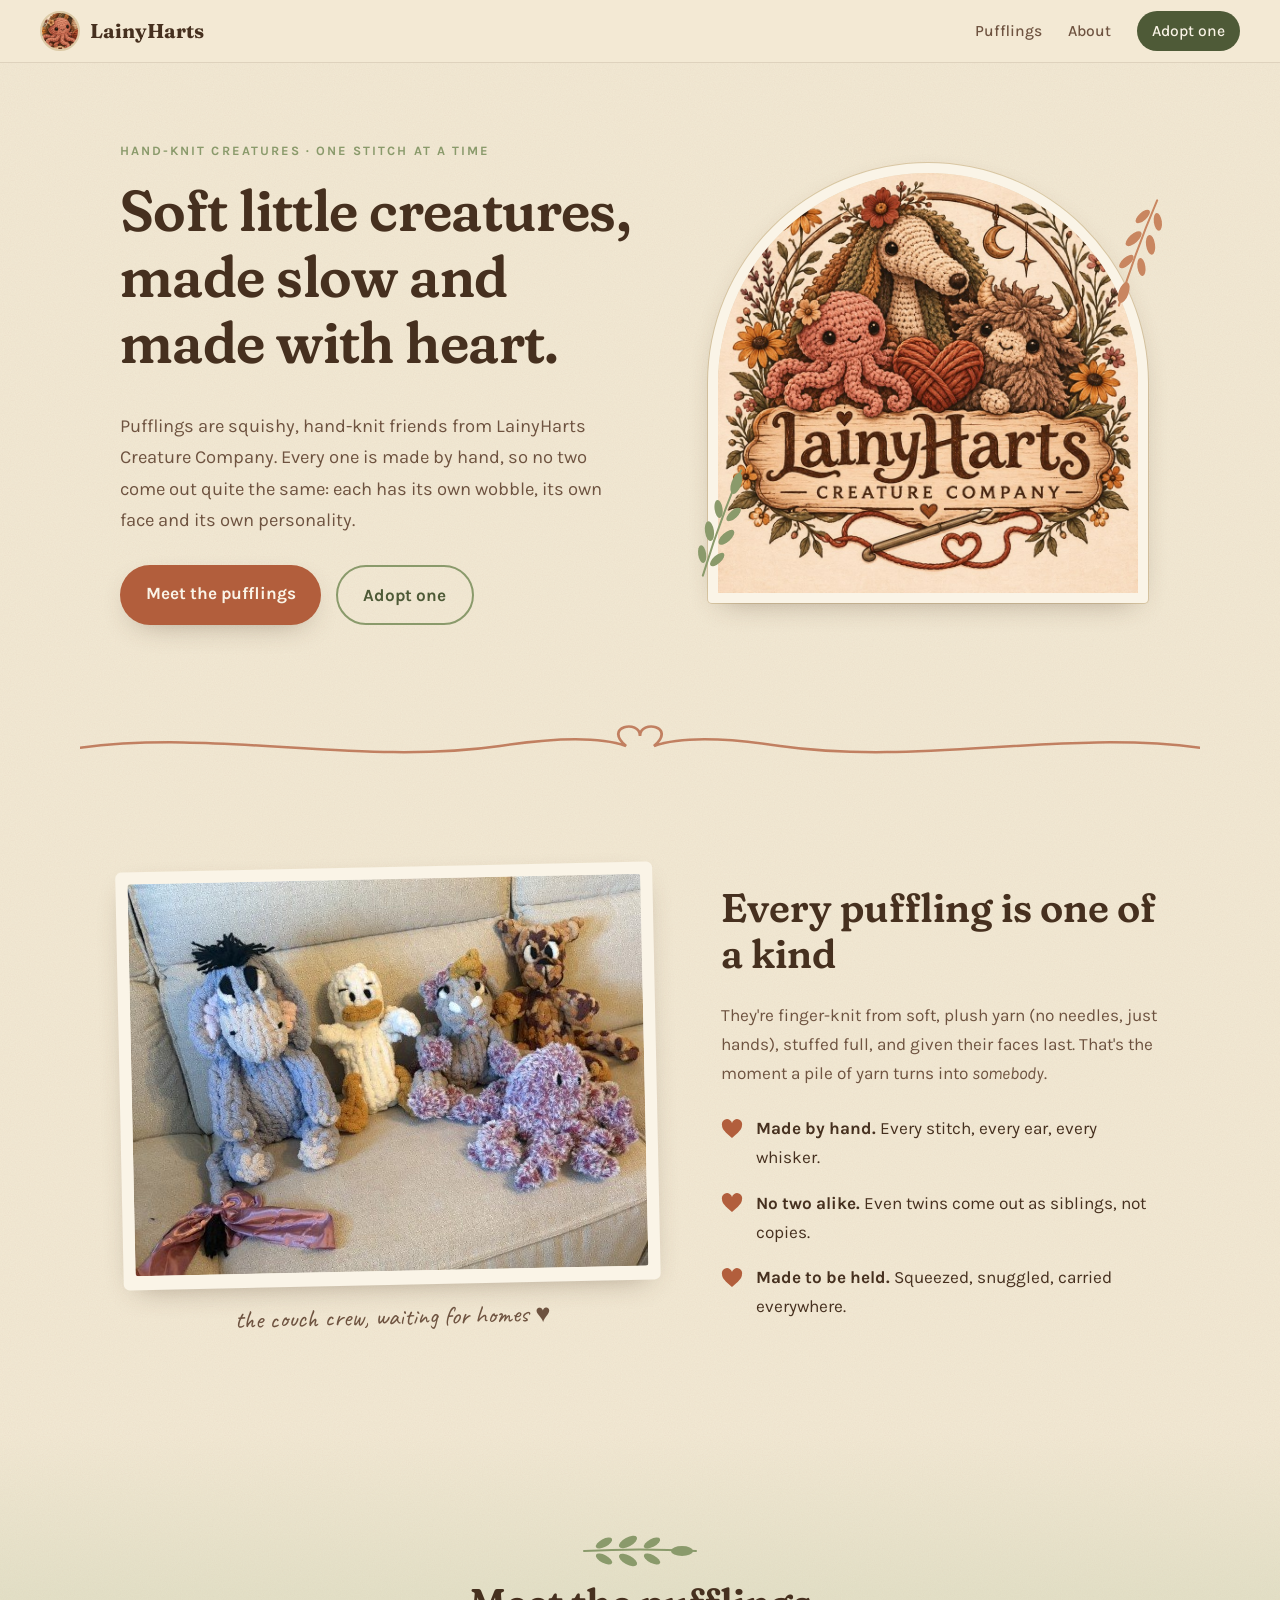
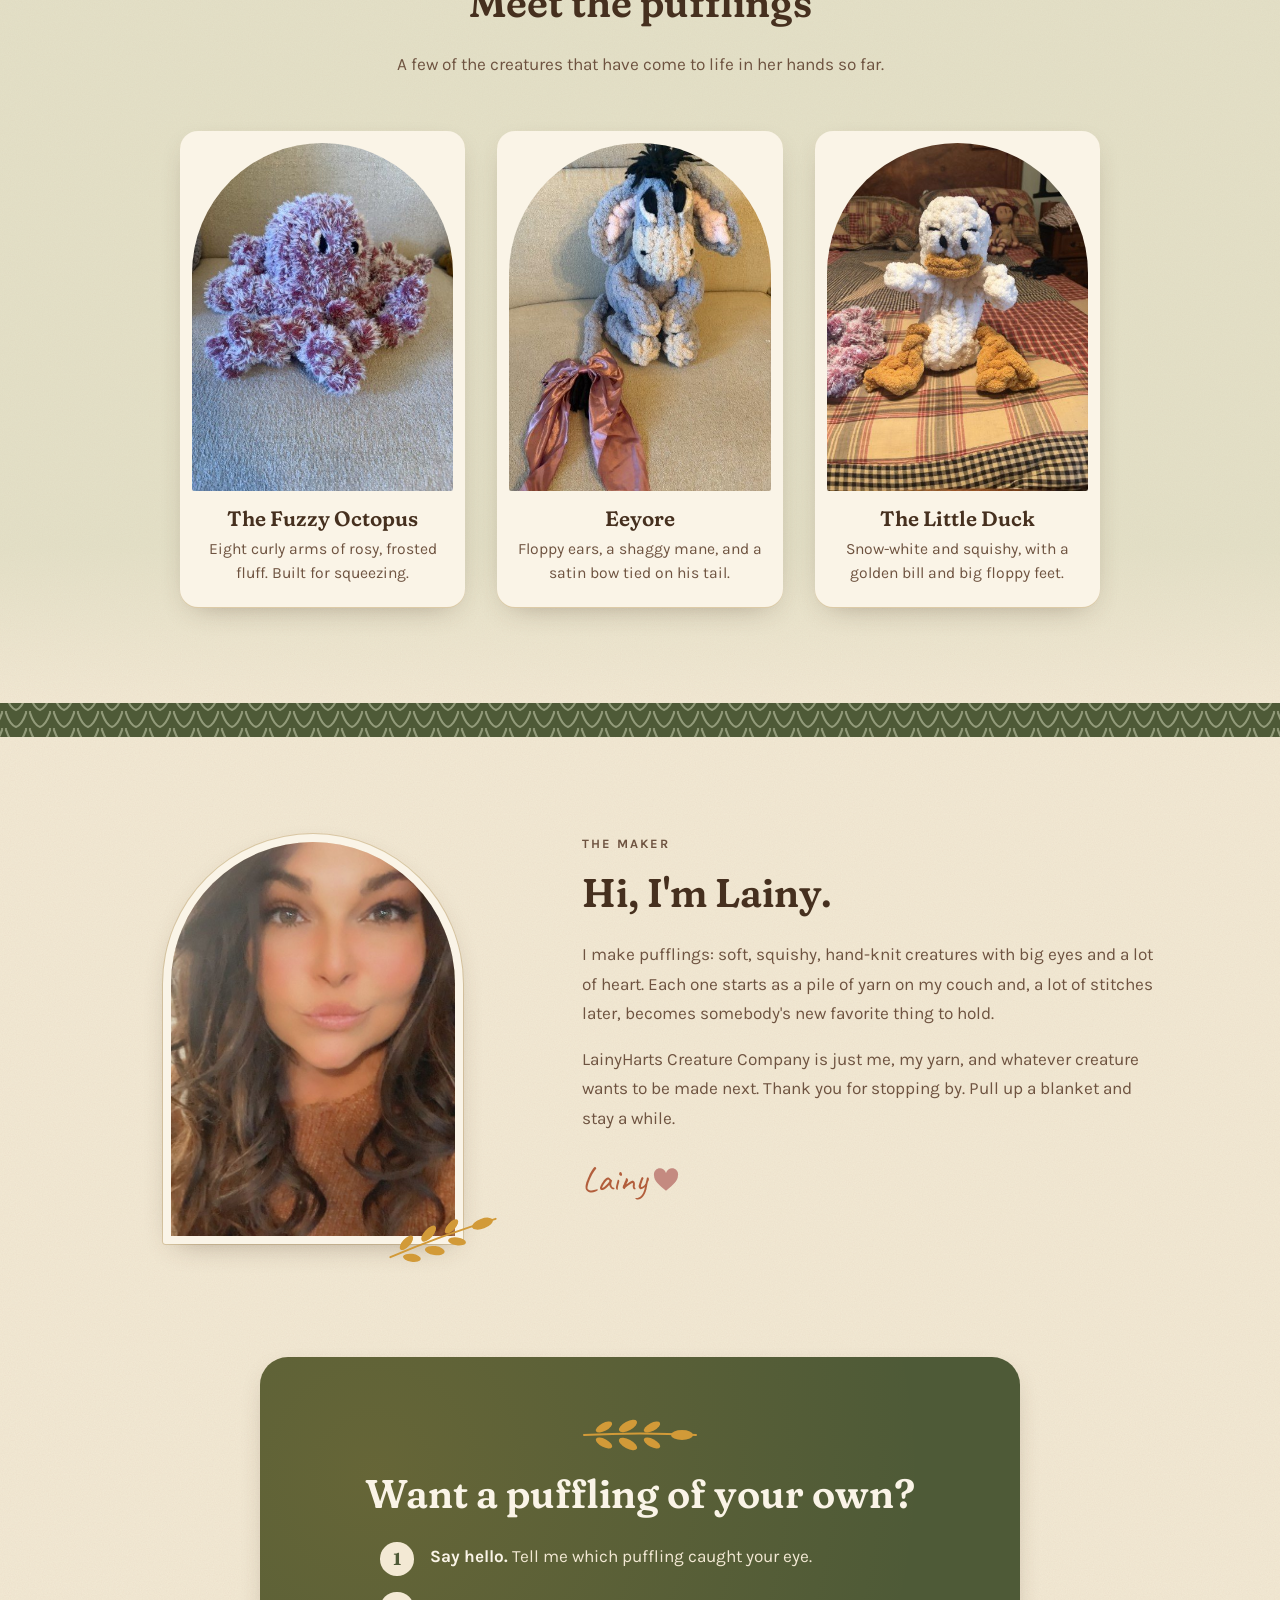
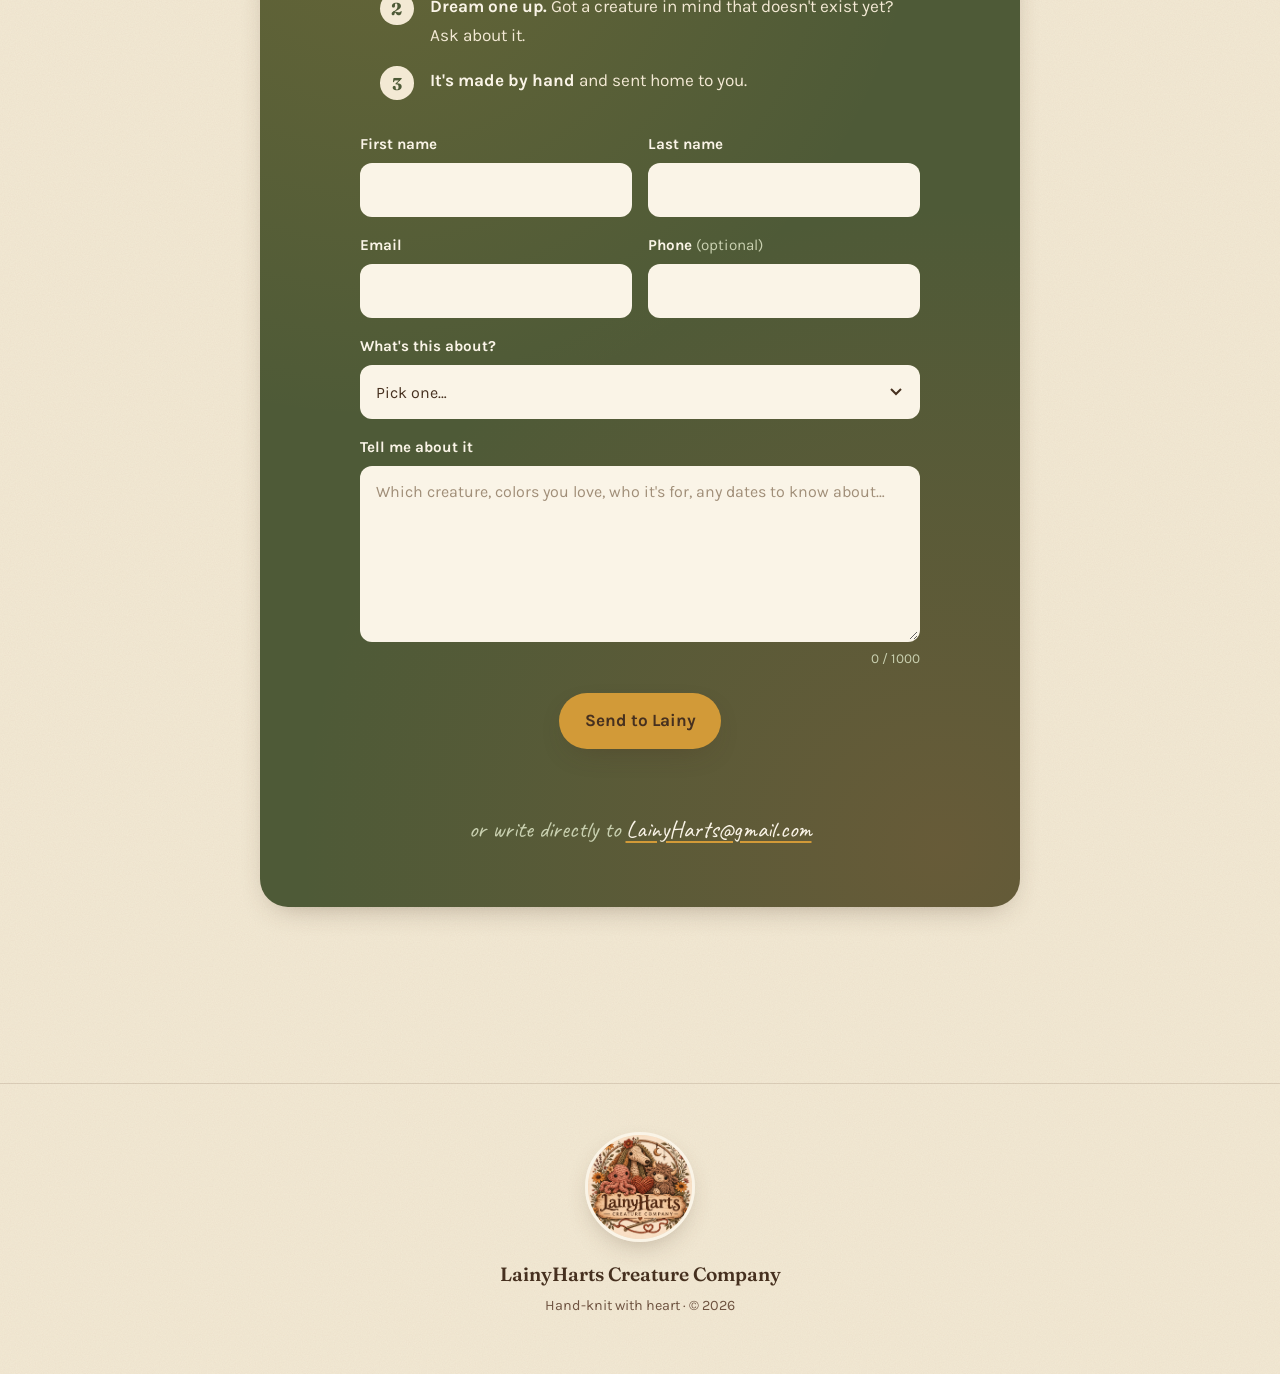
==== index.html @ 5fc4c911 "feat: add the Little Duck puffling Co-Authored-By: Claude Opus 5.5 <noreply@anthropic.com>" ====
<!doctype html>
<html lang="en">
<head>
  <meta charset="utf-8">
  <meta name="viewport" content="width=device-width, initial-scale=1">
  <title>LainyHarts Creature Company · Hand-knit Pufflings</title>
  <meta name="description" content="Pufflings: soft, squishy, hand-knit creatures made one stitch at a time by LainyHarts Creature Company.">
  <meta name="theme-color" content="#f3e9d4">
  <meta property="og:title" content="LainyHarts Creature Company">
  <meta property="og:description" content="Hand-knit pufflings, made slow and made with heart.">
  <meta property="og:image" content="https://lainyharts.github.io/images/logo.jpg">
  <meta property="og:type" content="website">
  <link rel="icon" type="image/png" href="images/favicon.png">
  <link rel="apple-touch-icon" href="images/icon-180.png">
  <link rel="preconnect" href="https://fonts.googleapis.com">
  <link rel="preconnect" href="https://fonts.gstatic.com" crossorigin>
  <link href="https://fonts.googleapis.com/css2?family=Caveat:wght@500;700&family=Fraunces:ital,opsz,wght@0,9..144,400;0,9..144,600;0,9..144,700;1,9..144,400&family=Karla:wght@400;500;700&display=swap" rel="stylesheet">
  <link rel="stylesheet" href="style.css?v=6">
</head>
<body>

  <!-- little botanical sprig, reused around the page -->
  <svg width="0" height="0" style="position:absolute" aria-hidden="true">
    <symbol id="sprig" viewBox="0 0 120 40">
      <path d="M4 20 C40 18 80 18 116 20" fill="none" stroke="currentColor" stroke-width="2" stroke-linecap="round"/>
      <g fill="currentColor">
        <ellipse cx="24" cy="12" rx="9" ry="4" transform="rotate(-28 24 12)"/>
        <ellipse cx="24" cy="28" rx="9" ry="4" transform="rotate(28 24 28)"/>
        <ellipse cx="48" cy="11" rx="10" ry="4.5" transform="rotate(-28 48 11)"/>
        <ellipse cx="48" cy="29" rx="10" ry="4.5" transform="rotate(28 48 29)"/>
        <ellipse cx="72" cy="12" rx="9" ry="4" transform="rotate(-28 72 12)"/>
        <ellipse cx="72" cy="28" rx="9" ry="4" transform="rotate(28 72 28)"/>
        <ellipse cx="102" cy="20" rx="11" ry="5"/>
      </g>
    </symbol>
    <symbol id="heart" viewBox="0 0 24 22">
      <path d="M12 21 C5 15 1 11.5 1 7 A5.5 5.5 0 0 1 12 4.5 A5.5 5.5 0 0 1 23 7 C23 11.5 19 15 12 21Z" fill="currentColor"/>
    </symbol>
  </svg>

  <header class="topbar">
    <a class="brand" href="#top">
      <img src="images/icon-180.png" alt="" width="40" height="40">
      <span>LainyHarts</span>
    </a>
    <nav aria-label="Main">
      <a href="#pufflings">Pufflings</a>
      <a href="#about">About</a>
      <a href="#adopt" class="nav-cta">Adopt one</a>
    </nav>
  </header>

  <main id="top">

    <!-- HERO -->
    <section class="hero">
      <div class="hero-text">
        <p class="eyebrow">Hand-knit creatures · one stitch at a time</p>
        <h1>Soft little creatures, made slow and made with&nbsp;heart.</h1>
        <p class="lede">
          Pufflings are squishy, hand-knit friends from LainyHarts Creature Company.
          Every one is made by hand, so no two come out quite the same: each has its own
          wobble, its own face and its own personality.
        </p>
        <div class="hero-actions">
          <a class="btn btn-primary" href="#pufflings">Meet the pufflings</a>
          <a class="btn btn-ghost" href="#adopt">Adopt one</a>
        </div>
      </div>
      <div class="hero-art">
        <div class="arch arch-logo">
          <img src="images/logo.jpg" alt="LainyHarts Creature Company logo: knitted creatures and wildflowers above a wooden sign" width="900" height="900">
        </div>
        <svg class="sprig sprig-a" aria-hidden="true"><use href="#sprig"/></svg>
        <svg class="sprig sprig-b" aria-hidden="true"><use href="#sprig"/></svg>
      </div>
    </section>

    <!-- yarn line divider -->
    <div class="yarn" aria-hidden="true">
      <svg viewBox="0 0 1200 60" preserveAspectRatio="none">
        <path d="M0 32 C150 10 300 54 450 30 C520 18 560 20 585 30 C560 6 600 -2 600 18 C600 -2 640 6 615 30 C640 20 680 18 750 30 C900 54 1050 10 1200 32"
              fill="none" stroke="currentColor" stroke-width="3" stroke-linecap="round"/>
      </svg>
    </div>

    <!-- THE CREW -->
    <section class="crew">
      <figure class="crew-photo">
        <button class="zoom" data-full="images/family.jpg" aria-label="View the whole crew larger">
          <img src="images/family.jpg" alt="Hand-knit pufflings sitting together on a cream couch, including Eeyore, a duck, a spotted cat, and a rosy octopus" width="600" height="459" loading="lazy">
        </button>
        <figcaption class="note">the couch crew, waiting for homes ♥</figcaption>
      </figure>
      <div class="crew-text">
        <h2>Every puffling is one of a kind</h2>
        <p>
          They're finger-knit from soft, plush yarn (no needles, just hands), stuffed full, and given their faces last.
          That's the moment a pile of yarn turns into <em>somebody</em>.
        </p>
        <ul class="promises">
          <li><svg aria-hidden="true"><use href="#heart"/></svg><span><strong>Made by hand.</strong> Every stitch, every ear, every whisker.</span></li>
          <li><svg aria-hidden="true"><use href="#heart"/></svg><span><strong>No two alike.</strong> Even twins come out as siblings, not copies.</span></li>
          <li><svg aria-hidden="true"><use href="#heart"/></svg><span><strong>Made to be held.</strong> Squeezed, snuggled, carried everywhere.</span></li>
        </ul>
      </div>
    </section>

    <!-- PUFFLINGS -->
    <section id="pufflings" class="pufflings">
      <div class="section-head">
        <svg class="sprig" aria-hidden="true"><use href="#sprig"/></svg>
        <h2>Meet the pufflings</h2>
        <p>A few of the creatures that have come to life in her hands so far.</p>
      </div>

      <div class="grid">
        <article class="card">
          <button class="zoom arch" data-full="images/octopus.jpg" aria-label="View the fuzzy octopus larger">
            <img src="images/octopus.jpg" alt="A fuzzy rose-and-white octopus puffling with curly arms" width="450" height="600" loading="lazy">
          </button>
          <h3>The Fuzzy Octopus</h3>
          <p>Eight curly arms of rosy, frosted fluff. Built for squeezing.</p>
        </article>

        <article class="card">
          <button class="zoom arch" data-full="images/donkey.jpg" aria-label="View Eeyore larger">
            <img src="images/donkey.jpg" alt="A gray Eeyore puffling with floppy pink-lined ears, a black mane and a satin bow on his tail" width="413" height="600" loading="lazy">
          </button>
          <h3>Eeyore</h3>
          <p>Floppy ears, a shaggy mane, and a satin bow tied on his tail.</p>
        </article>

        <article class="card">
          <button class="zoom arch" data-full="images/duck.jpg" aria-label="View the little duck larger">
            <img src="images/duck.jpg" alt="A snow-white duck puffling with a golden bill and big golden feet, sitting on a plaid quilt" width="450" height="600" loading="lazy">
          </button>
          <h3>The Little Duck</h3>
          <p>Snow-white and squishy, with a golden bill and big floppy feet.</p>
        </article>
      </div>
    </section>

    <!-- knit band -->
    <div class="knit-band" aria-hidden="true"></div>

    <!-- ABOUT -->
    <section id="about" class="about">
      <div class="about-photo">
        <div class="arch arch-photo">
          <img src="images/lainy.jpg" alt="Lainy, the maker behind LainyHarts Creature Company" width="600" height="822" loading="lazy">
        </div>
        <svg class="sprig sprig-c" aria-hidden="true"><use href="#sprig"/></svg>
      </div>
      <div class="about-text">
        <p class="eyebrow">The maker</p>
        <h2>Hi, I'm Lainy.</h2>
        <p>
          I make pufflings: soft, squishy, hand-knit creatures with big eyes and a lot of heart.
          Each one starts as a pile of yarn on my couch and, a lot of stitches later, becomes
          somebody's new favorite thing to hold.
        </p>
        <p>
          LainyHarts Creature Company is just me, my yarn, and whatever creature wants to be made next.
          Thank you for stopping by. Pull up a blanket and stay a while.
        </p>
        <p class="signature">Lainy <svg aria-hidden="true"><use href="#heart"/></svg></p>
      </div>
    </section>

    <!-- ADOPT -->
    <section id="adopt" class="adopt">
      <div class="adopt-card">
        <svg class="sprig sprig-top" aria-hidden="true"><use href="#sprig"/></svg>
        <h2>Want a puffling of your own?</h2>
        <ol class="steps">
          <li><span class="num">1</span><span><strong>Say hello.</strong> Tell me which puffling caught your eye.</span></li>
          <li><span class="num">2</span><span><strong>Dream one up.</strong> Got a creature in mind that doesn't exist yet? Ask about it.</span></li>
          <li><span class="num">3</span><span><strong>It's made by hand</strong> and sent home to you.</span></li>
        </ol>
        <form id="hello-form" class="hello-form" action="https://formsubmit.co/LainyHarts@gmail.com" method="POST" novalidate>
          <!-- FormSubmit settings -->
          <input type="hidden" name="_subject" value="New puffling note from the website">
          <input type="hidden" name="_template" value="table">
          <input type="hidden" name="_captcha" value="false">
          <input type="hidden" name="_next" value="https://lainyharts.github.io/#thanks">
          <!-- spam trap: real people never see or fill this -->
          <input type="text" name="_honey" class="trap" tabindex="-1" autocomplete="off" aria-hidden="true" style="display:none">

          <div class="field-row">
            <div class="field">
              <label for="f-first">First name</label>
              <input id="f-first" name="first_name" type="text" autocomplete="given-name" required maxlength="60">
            </div>
            <div class="field">
              <label for="f-last">Last name</label>
              <input id="f-last" name="last_name" type="text" autocomplete="family-name" required maxlength="60">
            </div>
          </div>

          <div class="field-row">
            <div class="field">
              <label for="f-email">Email</label>
              <input id="f-email" name="email" type="email" autocomplete="email" required maxlength="120">
            </div>
            <div class="field">
              <label for="f-phone">Phone <span class="opt">(optional)</span></label>
              <input id="f-phone" name="phone" type="tel" autocomplete="tel" maxlength="30">
            </div>
          </div>

          <div class="field">
            <label for="f-about">What's this about?</label>
            <select id="f-about" name="about" required>
              <option value="" selected disabled>Pick one…</option>
              <option>The Fuzzy Octopus</option>
              <option>Eeyore</option>
              <option>The Little Duck</option>
              <option>A custom creature</option>
              <option>Just saying hello</option>
            </select>
          </div>

          <div class="field">
            <label for="f-msg">Tell me about it</label>
            <textarea id="f-msg" name="message" rows="6" required maxlength="1000"
              placeholder="Which creature, colors you love, who it's for, any dates to know about…"></textarea>
            <p class="counter" aria-live="polite"><span id="f-count">0</span> / 1000</p>
          </div>

          <button type="submit" class="btn btn-primary">Send to Lainy</button>
          <p class="form-status" id="form-status" role="status" aria-live="polite"></p>
        </form>

        <div class="form-thanks" id="thanks" hidden>
          <svg aria-hidden="true"><use href="#heart"/></svg>
          <h3>Thank you!</h3>
          <p>Your note is on its way to Lainy. She'll write back soon.</p>
        </div>

        <p class="contact-email">or write directly to <a href="mailto:LainyHarts@gmail.com">LainyHarts@gmail.com</a></p>
      </div>
    </section>

  </main>

  <footer class="footer">
    <img src="images/logo.jpg" alt="" width="120" height="120" loading="lazy">
    <p class="footer-name">LainyHarts Creature Company</p>
    <p class="footer-tag">Hand-knit with heart · © <span id="year">2026</span></p>
  </footer>

  <dialog id="lightbox" aria-label="Photo">
    <form method="dialog"><button class="close" aria-label="Close">×</button></form>
    <img src="" alt="">
  </dialog>

  <script>
    (function () {
      var box = document.getElementById('lightbox');
      var img = box.querySelector('img');
      document.querySelectorAll('.zoom').forEach(function (btn) {
        btn.addEventListener('click', function () {
          var inner = btn.querySelector('img');
          img.src = btn.dataset.full;
          img.alt = inner ? inner.alt : '';
          if (typeof box.showModal === 'function') box.showModal();
        });
      });
      box.addEventListener('click', function (e) { if (e.target === box) box.close(); });
      document.getElementById('year').textContent = new Date().getFullYear();
    })();
  </script>
  <script src="form.js?v=3"></script>
</body>
</html>
---- style.css ----
/* LainyHarts Creature Company — earthy boho palette pulled from the logo */
:root {
  --cream:      #f3e9d4;
  --paper:      #faf4e7;
  --linen:      #e9dcc0;
  --sand:       #dccaa6;
  --sage:       #8a9a6b;
  --sage-soft:  #c9d0b0;
  --moss:       #4e5a37;
  --terracotta: #b25e3c;
  --clay:       #c98660;
  --mustard:    #d29a38;
  --rose:       #c48a80;
  --walnut:     #46301f;
  --bark:       #6e5340;

  --display: "Fraunces", Georgia, serif;
  --body:    "Karla", system-ui, sans-serif;
  --hand:    "Caveat", cursive;

  --radius: 18px;
  --shadow: 0 10px 30px -14px rgba(70, 48, 31, .45);
  --max: 1120px;
}

* { box-sizing: border-box; }
html { scroll-behavior: smooth; }
@media (prefers-reduced-motion: reduce) {
  html { scroll-behavior: auto; }
  *, *::before, *::after { animation: none !important; transition: none !important; }
}

body {
  margin: 0;
  color: var(--walnut);
  background-color: var(--cream);
  /* paper grain */
  background-image: url("data:image/svg+xml,%3Csvg xmlns='http://www.w3.org/2000/svg' width='220' height='220'%3E%3Cfilter id='n'%3E%3CfeTurbulence type='fractalNoise' baseFrequency='.85' numOctaves='3' stitchTiles='stitch'/%3E%3CfeColorMatrix values='0 0 0 0 .27 0 0 0 0 .19 0 0 0 0 .12 0 0 0 .07 0'/%3E%3C/filter%3E%3Crect width='100%25' height='100%25' filter='url(%23n)'/%3E%3C/svg%3E");
  font-family: var(--body);
  font-size: 1.075rem;
  line-height: 1.7;
  overflow-x: hidden;
}

img { max-width: 100%; display: block; }
a { color: var(--terracotta); }

h1, h2, h3 {
  font-family: var(--display);
  font-weight: 600;
  line-height: 1.15;
  color: var(--walnut);
  margin: 0 0 .6em;
  font-variation-settings: "SOFT" 100, "WONK" 0;
}
h1 { font-size: clamp(2.2rem, 5vw, 3.6rem); letter-spacing: -.01em; }
h2 { font-size: clamp(1.7rem, 3.6vw, 2.5rem); }
h3 { font-size: 1.3rem; margin-bottom: .3em; }

.eyebrow {
  font-family: var(--body);
  font-weight: 700;
  font-size: .8rem;
  letter-spacing: .16em;
  text-transform: uppercase;
  color: var(--sage);
  margin: 0 0 1rem;
}

/* ---------- top bar ---------- */
.topbar {
  position: sticky; top: 0; z-index: 10;
  display: flex; align-items: center; justify-content: space-between; gap: 1rem;
  padding: .7rem clamp(1rem, 4vw, 2.5rem);
  background: rgba(243, 233, 212, .9);
  backdrop-filter: blur(8px);
  border-bottom: 1px solid rgba(110, 83, 64, .15);
}
.brand {
  display: flex; align-items: center; gap: .6rem;
  text-decoration: none; color: var(--walnut);
  font-family: var(--display); font-weight: 700; font-size: 1.25rem;
}
.brand img { width: 40px; height: 40px; border-radius: 50%; border: 2px solid var(--sand); }
.topbar nav { display: flex; align-items: center; gap: clamp(.6rem, 2.5vw, 1.6rem); }
.topbar nav a {
  color: var(--bark); text-decoration: none; font-weight: 500; font-size: .98rem;
}
.topbar nav a:hover { color: var(--terracotta); }
.topbar nav a.nav-cta {
  color: var(--paper); background: var(--moss);
  padding: .4rem .95rem; border-radius: 999px;
}
.topbar nav a.nav-cta:hover { background: var(--walnut); color: var(--paper); }
@media (max-width: 520px) {
  .brand span { display: none; }
}

/* ---------- buttons ---------- */
.btn {
  display: inline-block; text-decoration: none; font-weight: 700;
  padding: .85rem 1.6rem; border-radius: 999px;
  transition: transform .2s ease, background .2s ease, box-shadow .2s ease;
}
.btn:hover { transform: translateY(-2px); }
.btn-primary { background: var(--terracotta); color: var(--paper); box-shadow: var(--shadow); }
.btn-primary:hover { background: #9c4f30; }
.btn-ghost { color: var(--moss); border: 2px solid var(--sage); }
.btn-ghost:hover { background: var(--sage-soft); }

/* ---------- shared shapes ---------- */
.arch {
  border-radius: 999px 999px var(--radius) var(--radius);
  overflow: hidden;
  background: var(--linen);
}
.sprig { width: 120px; height: 40px; color: var(--sage); }

section { padding: clamp(3rem, 8vw, 6rem) clamp(1rem, 4vw, 2.5rem); }
section > * { max-width: var(--max); margin-left: auto; margin-right: auto; }

/* ---------- hero ---------- */
.hero {
  display: grid;
  grid-template-columns: 1.05fr .95fr;
  align-items: center;
  gap: clamp(2rem, 5vw, 4.5rem);
  max-width: var(--max);
  margin: 0 auto;
  padding-top: clamp(2.5rem, 6vw, 5rem);
}
.hero > * { margin: 0; max-width: none; }
.lede { font-size: 1.15rem; color: var(--bark); max-width: 34rem; }
.hero-actions { display: flex; flex-wrap: wrap; gap: .9rem; margin-top: 1.8rem; }
.hero-art { position: relative; justify-self: center; width: min(100%, 440px); }
.arch-logo {
  border: 10px solid var(--paper);
  box-shadow: var(--shadow), 0 0 0 1px var(--sand);
}
.arch-logo img { width: 100%; height: auto; }
.sprig-a { position: absolute; left: -46px; bottom: 60px; transform: rotate(-70deg); color: var(--sage); }
.sprig-b { position: absolute; right: -50px; top: 70px; transform: rotate(110deg) scaleY(-1); color: var(--clay); }

@media (max-width: 820px) {
  .hero { grid-template-columns: 1fr; text-align: center; }
  .hero-art { order: -1; width: min(82%, 360px); }
  .lede { margin-left: auto; margin-right: auto; }
  .hero-actions { justify-content: center; }
  .sprig-a, .sprig-b { display: none; }
}

/* ---------- yarn divider ---------- */
.yarn { color: var(--terracotta); opacity: .75; padding: 0 1rem; }
.yarn svg { width: 100%; max-width: var(--max); height: 50px; display: block; margin: 0 auto; }

/* ---------- crew ---------- */
.crew {
  display: grid; grid-template-columns: 1.1fr .9fr; gap: clamp(2rem, 5vw, 4rem);
  align-items: center; max-width: var(--max); margin: 0 auto;
}
.crew > * { margin: 0; max-width: none; }
.crew-photo { margin: 0; transform: rotate(-1.2deg); }
.crew-photo .zoom {
  background: var(--paper); padding: 12px 12px 14px; border-radius: 6px;
  box-shadow: var(--shadow);
}
.crew-photo img { border-radius: 3px; width: 100%; height: auto; }
.note {
  font-family: var(--hand); font-size: 1.6rem; color: var(--bark);
  text-align: center; margin-top: .6rem;
}
.crew-text p { color: var(--bark); }
.promises { list-style: none; padding: 0; margin: 1.6rem 0 0; display: grid; gap: 1rem; }
.promises li { display: flex; gap: .8rem; align-items: flex-start; }
.promises svg { flex: 0 0 22px; width: 22px; height: 20px; margin-top: .3rem; color: var(--terracotta); }
@media (max-width: 820px) {
  .crew { grid-template-columns: 1fr; }
}

/* ---------- pufflings ---------- */
.pufflings {
  background: linear-gradient(180deg, transparent, rgba(201, 208, 176, .35) 18%, rgba(201, 208, 176, .35) 82%, transparent);
}
.section-head { text-align: center; margin-bottom: clamp(2rem, 5vw, 3.2rem); }
.section-head p { color: var(--bark); margin: 0; }
.grid {
  display: grid;
  grid-template-columns: repeat(auto-fit, minmax(220px, 1fr));
  gap: clamp(1.2rem, 3vw, 2rem);
  max-width: 920px;
}
.card {
  background: var(--paper);
  border-radius: var(--radius);
  padding: 12px 12px 1.3rem;
  box-shadow: 0 1px 0 var(--sand), var(--shadow);
  transition: transform .25s ease;
  text-align: center;
}
.card:hover { transform: translateY(-5px) rotate(-.5deg); }
.card:nth-child(even):hover { transform: translateY(-5px) rotate(.5deg); }
.card .arch { aspect-ratio: 3 / 4; }
.card img { width: 100%; height: 100%; object-fit: cover; object-position: 50% 15%; transition: transform .5s ease; }
.card:hover img { transform: scale(1.04); }
.card h3 { margin-top: 1rem; }
.card p { margin: 0 .4rem; color: var(--bark); font-size: .98rem; line-height: 1.55; }

/* ---------- knit band ---------- */
.knit-band {
  height: 34px;
  background-color: var(--moss);
  background-image: url("data:image/svg+xml,%3Csvg xmlns='http://www.w3.org/2000/svg' width='24' height='17'%3E%3Cpath d='M2 1 Q6 13 12 15 M22 1 Q18 13 12 15' fill='none' stroke='%23c9d0b0' stroke-width='2.2' stroke-linecap='round' opacity='.55'/%3E%3C/svg%3E");
  background-size: 24px 17px;
  background-position: center;
}

/* ---------- about ---------- */
.about {
  display: grid; grid-template-columns: .8fr 1.2fr; gap: clamp(2rem, 6vw, 5rem);
  align-items: center; max-width: var(--max); margin: 0 auto;
}
.about > * { margin: 0; max-width: none; }
.about-photo { position: relative; justify-self: center; width: min(100%, 300px); }
.arch-photo {
  border: 8px solid var(--paper);
  box-shadow: var(--shadow), 0 0 0 1px var(--sand);
  aspect-ratio: 190 / 260;
}
.arch-photo img { width: 100%; height: 100%; object-fit: cover; object-position: 50% 20%; }
.sprig-c { position: absolute; right: -40px; bottom: -14px; transform: rotate(-20deg); color: var(--mustard); }
.about-text p { color: var(--bark); }
.signature {
  font-family: var(--hand); font-size: 2.2rem; color: var(--terracotta) !important;
  display: flex; align-items: center; gap: .4rem; margin-top: .4rem;
}
.signature svg { width: 26px; height: 24px; color: var(--rose); }
@media (max-width: 820px) {
  .about { grid-template-columns: 1fr; text-align: center; }
  .about-photo { width: min(70%, 260px); }
  .signature { justify-content: center; }
  .sprig-c { display: none; }
}

/* ---------- adopt ---------- */
.adopt { padding-top: 1rem; }
.adopt-card {
  position: relative;
  max-width: 760px;
  background: var(--moss);
  color: var(--cream);
  border-radius: 28px;
  padding: clamp(2.4rem, 6vw, 3.6rem) clamp(1.4rem, 6vw, 3.6rem);
  text-align: center;
  box-shadow: var(--shadow);
  background-image: radial-gradient(circle at 15% 10%, rgba(210, 154, 56, .18), transparent 45%),
                    radial-gradient(circle at 90% 95%, rgba(178, 94, 60, .25), transparent 50%);
}
.adopt-card h2 { color: var(--paper); }
.sprig-top { color: var(--mustard); display: block; margin: 0 auto 1rem; }
.steps {
  list-style: none; padding: 0; margin: 1.6rem auto 2rem; max-width: 520px;
  text-align: left; display: grid; gap: 1rem;
}
.steps li { display: flex; gap: 1rem; align-items: flex-start; }
.steps strong { color: var(--paper); }
.num {
  flex: 0 0 2.1rem; height: 2.1rem; border-radius: 50%;
  display: grid; place-items: center;
  background: var(--cream); color: var(--moss);
  font-family: var(--display); font-weight: 700;
}
.contact-email {
  font-family: var(--hand); font-size: 1.5rem; color: var(--sage-soft); margin: 1.4rem 0 0;
}

/* ---------- send-to-Lainy form ---------- */
[hidden] { display: none !important; }
.hello-form {
  display: grid; gap: 1rem;
  max-width: 560px; margin: 0 auto;
  text-align: left;
}
.field-row { display: grid; grid-template-columns: 1fr 1fr; gap: 1rem; }
@media (max-width: 560px) { .field-row { grid-template-columns: 1fr; } }
.field { display: grid; gap: .35rem; }
.field label { font-weight: 700; font-size: .95rem; color: var(--paper); }
.field .opt { font-weight: 400; color: var(--sage-soft); }
.hello-form input, .hello-form select, .hello-form textarea {
  width: 100%;
  font: inherit; font-size: 1rem; color: var(--walnut);
  background: var(--paper);
  border: 2px solid transparent; border-radius: 12px;
  padding: .7rem .9rem;
  transition: border-color .2s ease, box-shadow .2s ease;
}
.hello-form textarea { resize: vertical; min-height: 9rem; line-height: 1.55; }
.hello-form select { appearance: none; cursor: pointer;
  background-image: url("data:image/svg+xml,%3Csvg xmlns='http://www.w3.org/2000/svg' width='12' height='8'%3E%3Cpath d='M1 1l5 5 5-5' fill='none' stroke='%2346301f' stroke-width='2'/%3E%3C/svg%3E");
  background-repeat: no-repeat; background-position: right 1rem center; padding-right: 2.4rem; }
.hello-form input:focus, .hello-form select:focus, .hello-form textarea:focus {
  outline: none; border-color: var(--mustard); box-shadow: 0 0 0 4px rgba(210, 154, 56, .3);
}
.hello-form.tried input:invalid,
.hello-form.tried select:invalid,
.hello-form.tried textarea:invalid {
  border-color: #e8805c;
  box-shadow: 0 0 0 3px rgba(232, 128, 92, .35);
}
.hello-form ::placeholder { color: #a08e78; }
.trap { position: absolute !important; left: -9999px !important; width: 1px; height: 1px; opacity: 0; }
.counter { margin: 0; text-align: right; font-size: .85rem; color: var(--sage-soft); }
.counter.near { color: var(--mustard); font-weight: 700; }
.hello-form .btn { justify-self: center; border: 0; cursor: pointer; font: inherit; font-weight: 700; margin-top: .4rem; }
.hello-form .btn:disabled { opacity: .7; cursor: progress; transform: none; }
.form-status { margin: 0; text-align: center; min-height: 1.4em; font-size: .95rem; }
.form-status.error { color: #f3c2ad; font-weight: 700; }
.form-thanks { padding: 1rem 0 .4rem; }
.form-thanks svg { width: 44px; height: 40px; color: var(--rose); display: block; margin: 0 auto .6rem; }
.form-thanks h3 { color: var(--paper); font-size: 1.8rem; margin-bottom: .2rem; }
.form-thanks p { margin: 0; color: var(--sage-soft); }
.contact-email a { color: var(--paper); text-decoration-color: var(--mustard); text-underline-offset: 4px; }
.adopt-card .btn-primary { background: var(--mustard); color: var(--walnut); }
.adopt-card .btn-primary:hover { background: #e2ad4c; }

/* ---------- footer ---------- */
.footer {
  text-align: center;
  padding: 3rem 1rem 3.5rem;
  margin-top: clamp(3rem, 8vw, 5rem);
  border-top: 1px solid rgba(110, 83, 64, .18);
  color: var(--bark);
}
.footer img { width: 110px; height: 110px; border-radius: 50%; margin: 0 auto 1rem; border: 3px solid var(--paper); box-shadow: var(--shadow); }
.footer-name { font-family: var(--display); font-weight: 600; font-size: 1.2rem; color: var(--walnut); margin: 0; }
.footer-tag { margin: .2rem 0 0; font-size: .9rem; }

/* ---------- zoom + lightbox ---------- */
.zoom {
  display: block; width: 100%; padding: 0; border: 0; cursor: zoom-in;
  background: none; font: inherit;
}
.zoom:focus-visible { outline: 3px solid var(--mustard); outline-offset: 4px; }
dialog#lightbox {
  border: 0; padding: 0; background: transparent; max-width: min(92vw, 720px);
}
dialog#lightbox::backdrop { background: rgba(46, 32, 20, .78); }
dialog#lightbox img { max-height: 86vh; width: auto; margin: 0 auto; border-radius: 12px; border: 8px solid var(--paper); }
dialog#lightbox .close {
  position: absolute; top: 4px; right: 4px; width: 40px; height: 40px;
  border-radius: 50%; border: 0; background: var(--paper); color: var(--walnut);
  font-size: 1.6rem; line-height: 1; cursor: pointer;
}
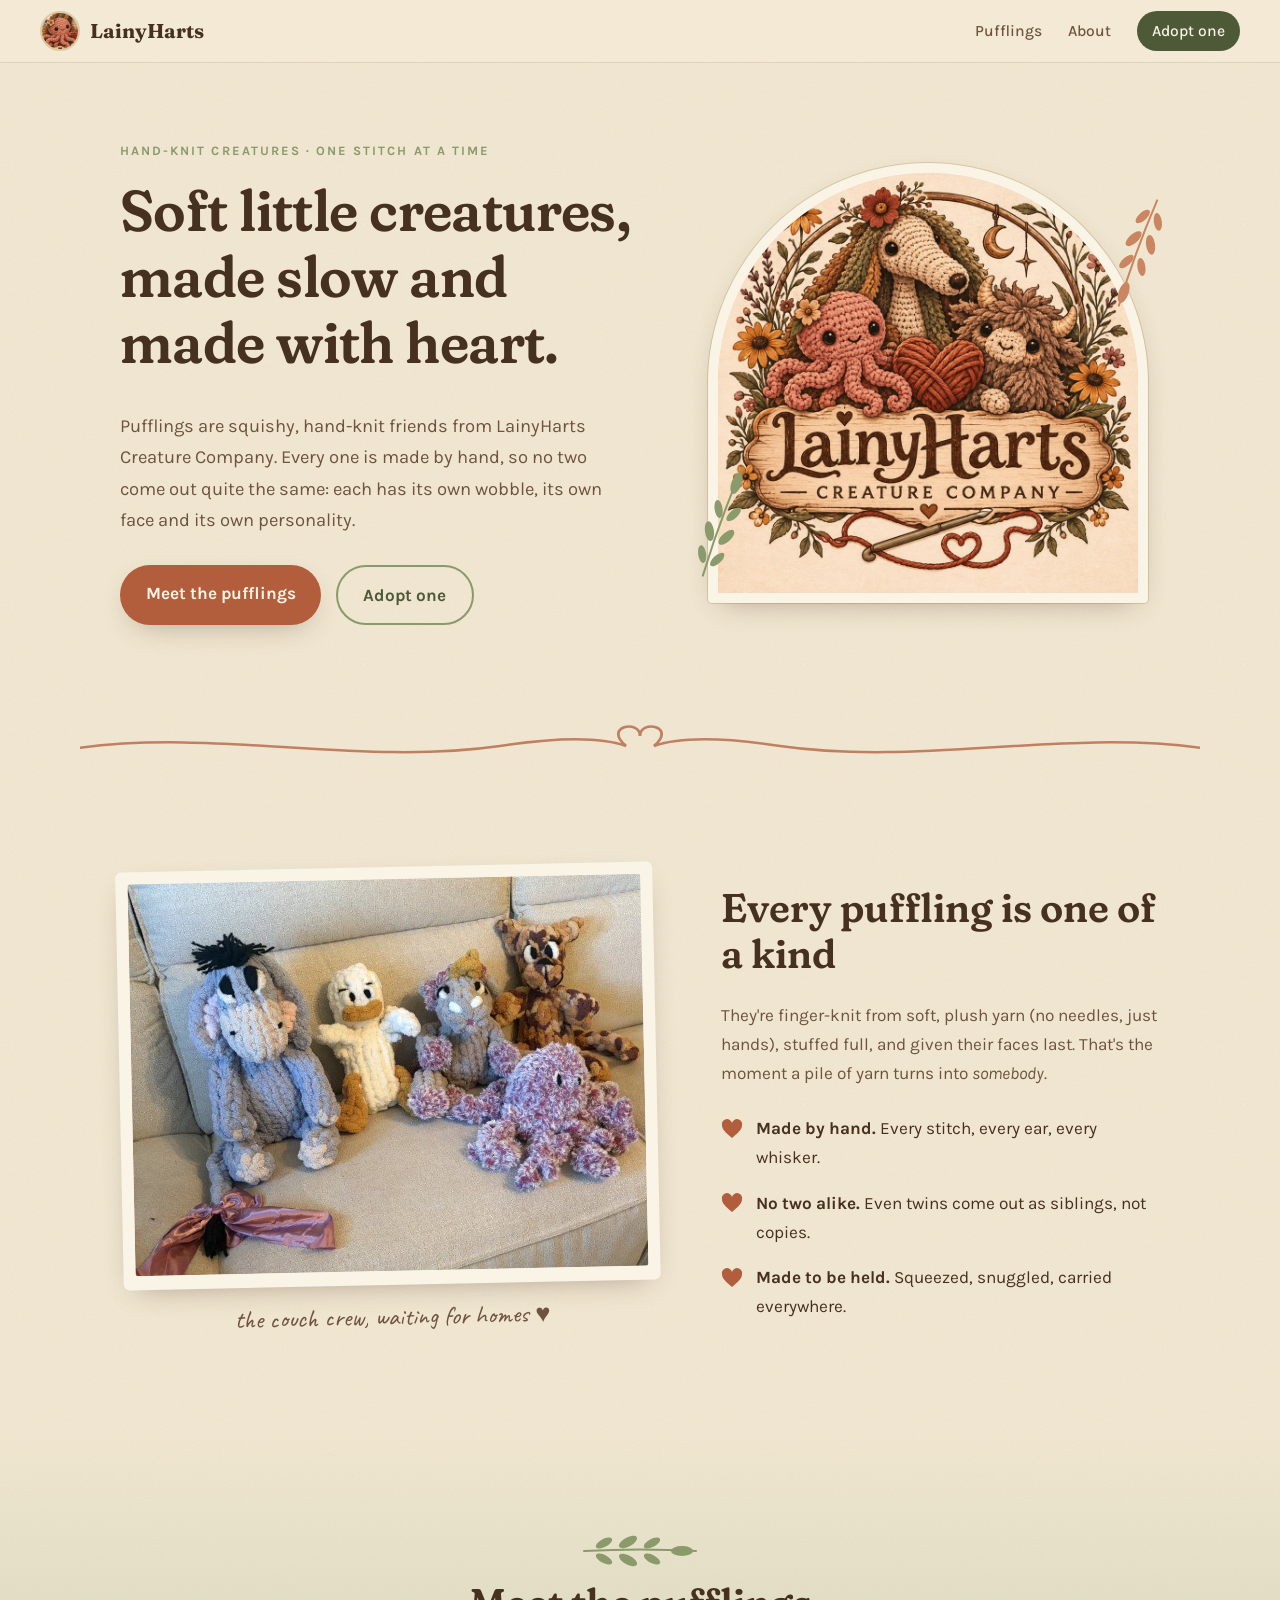
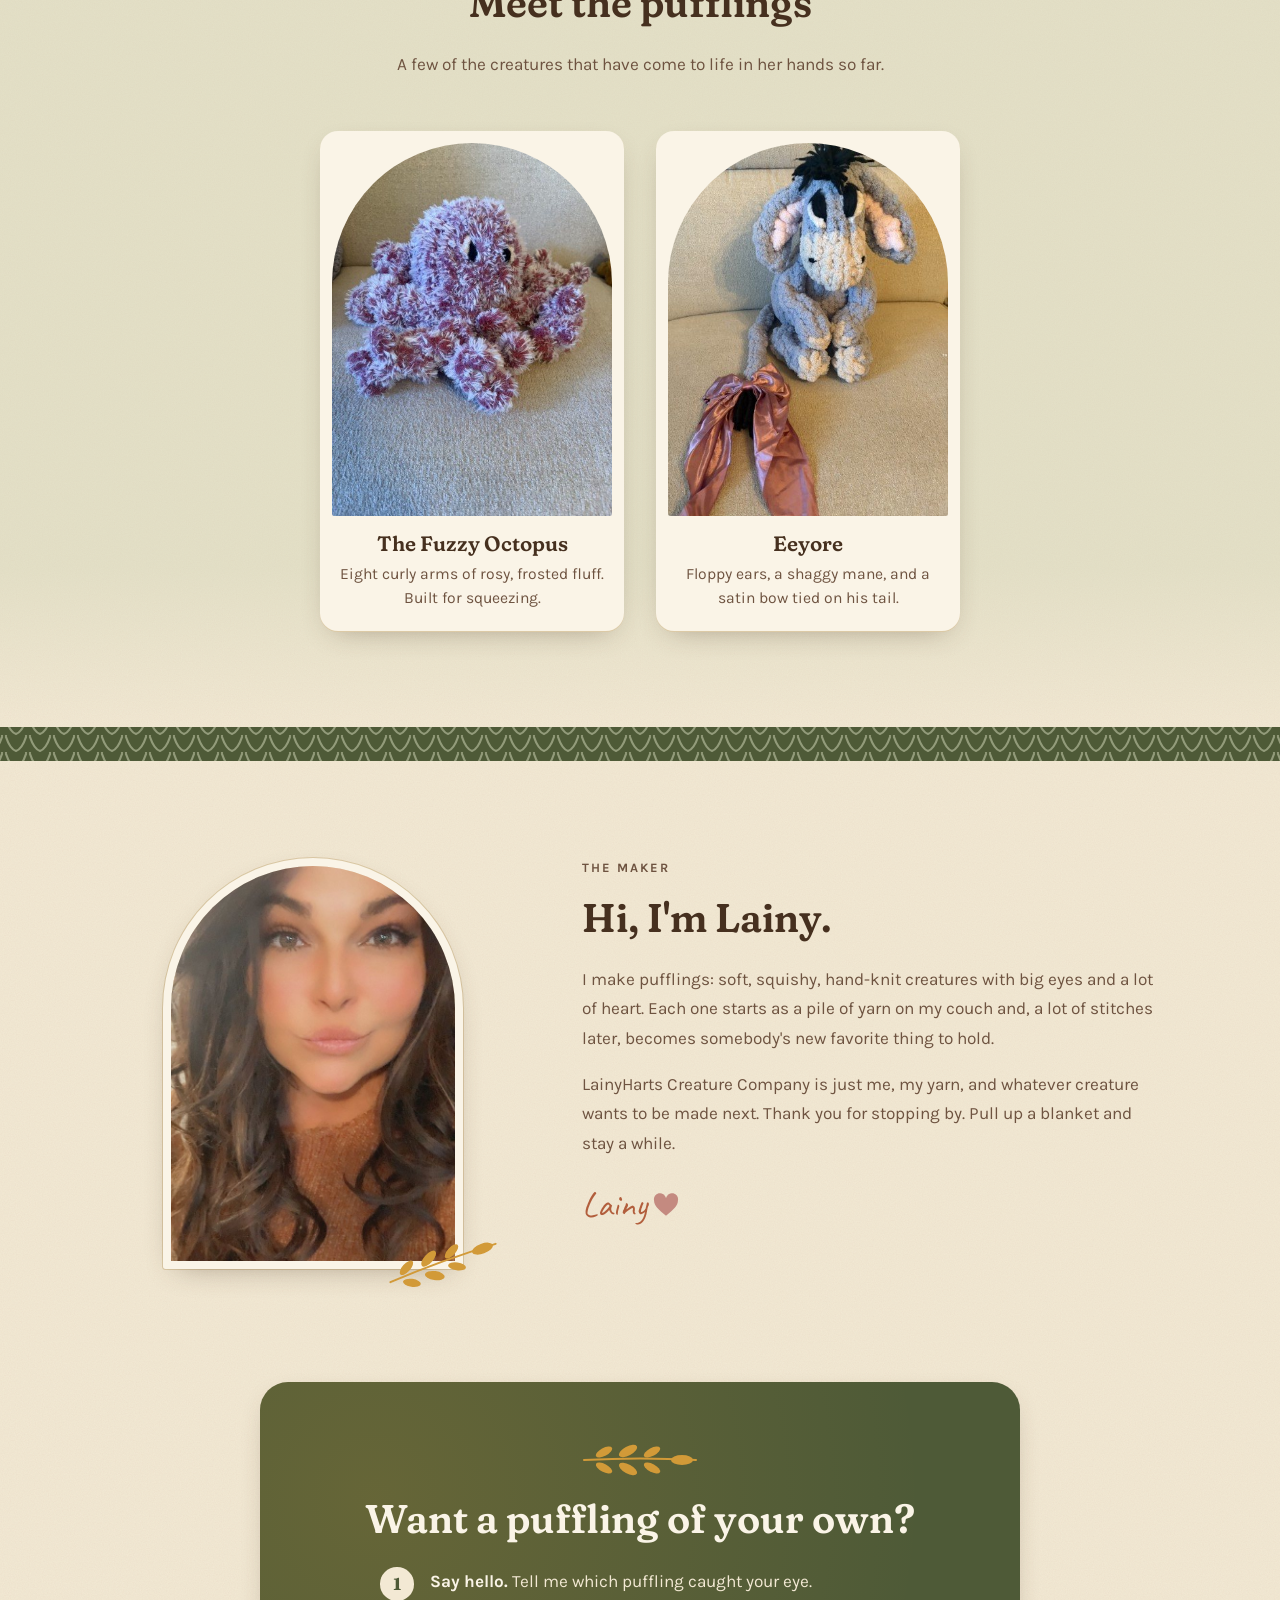
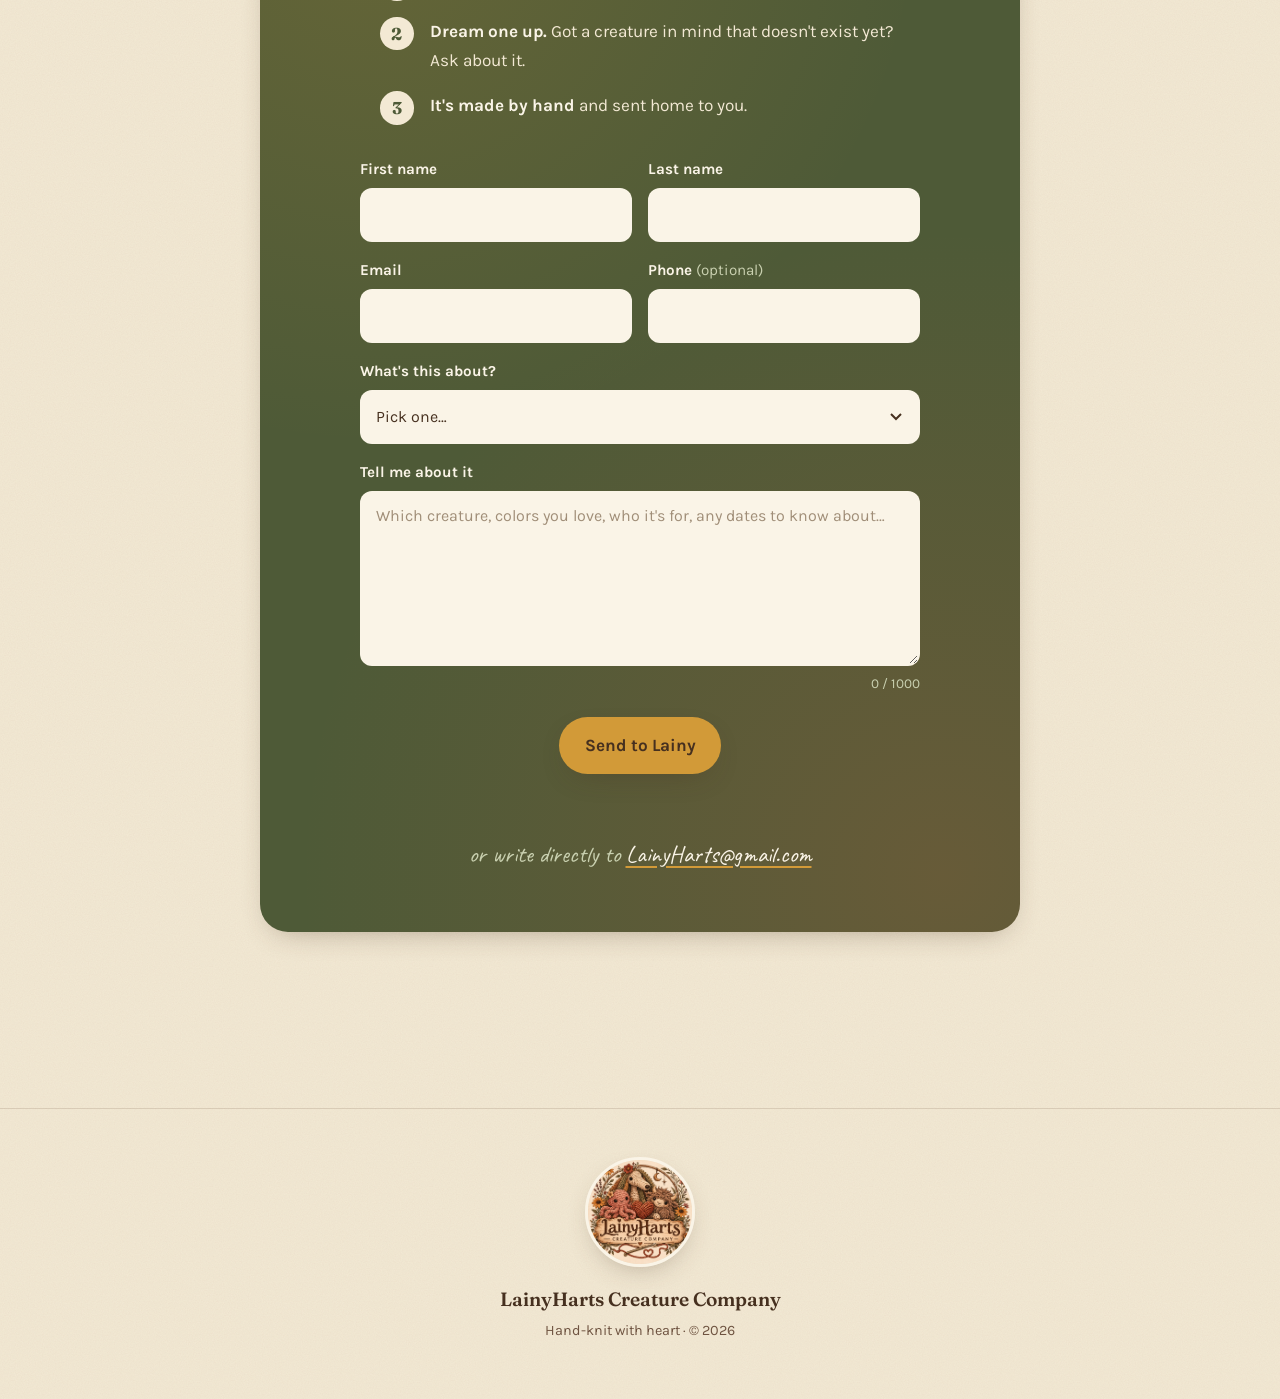
==== commit 2d9f30d7: "feat: remove the duck card Co-Authored-By: Claude Opus 5.5 <noreply@anthropic.com>" ====
--- a/index.html
+++ b/index.html
@@ -15,7 +15,7 @@
   <link rel="preconnect" href="https://fonts.googleapis.com">
   <link rel="preconnect" href="https://fonts.gstatic.com" crossorigin>
   <link href="https://fonts.googleapis.com/css2?family=Caveat:wght@500;700&family=Fraunces:ital,opsz,wght@0,9..144,400;0,9..144,600;0,9..144,700;1,9..144,400&family=Karla:wght@400;500;700&display=swap" rel="stylesheet">
-  <link rel="stylesheet" href="style.css?v=6">
+  <link rel="stylesheet" href="style.css?v=7">
 </head>
 <body>
 
@@ -130,14 +130,6 @@
           <h3>Eeyore</h3>
           <p>Floppy ears, a shaggy mane, and a satin bow tied on his tail.</p>
         </article>
-
-        <article class="card">
-          <button class="zoom arch" data-full="images/duck.jpg" aria-label="View the little duck larger">
-            <img src="images/duck.jpg" alt="A snow-white duck puffling with a golden bill and big golden feet, sitting on a plaid quilt" width="450" height="600" loading="lazy">
-          </button>
-          <h3>The Little Duck</h3>
-          <p>Snow-white and squishy, with a golden bill and big floppy feet.</p>
-        </article>
       </div>
     </section>
 
@@ -215,7 +207,6 @@
               <option value="" selected disabled>Pick one…</option>
               <option>The Fuzzy Octopus</option>
               <option>Eeyore</option>
-              <option>The Little Duck</option>
               <option>A custom creature</option>
               <option>Just saying hello</option>
             </select>
--- a/style.css
+++ b/style.css
@@ -187,7 +187,7 @@
   display: grid;
   grid-template-columns: repeat(auto-fit, minmax(220px, 1fr));
   gap: clamp(1.2rem, 3vw, 2rem);
-  max-width: 920px;
+  max-width: 640px;
 }
 .card {
   background: var(--paper);
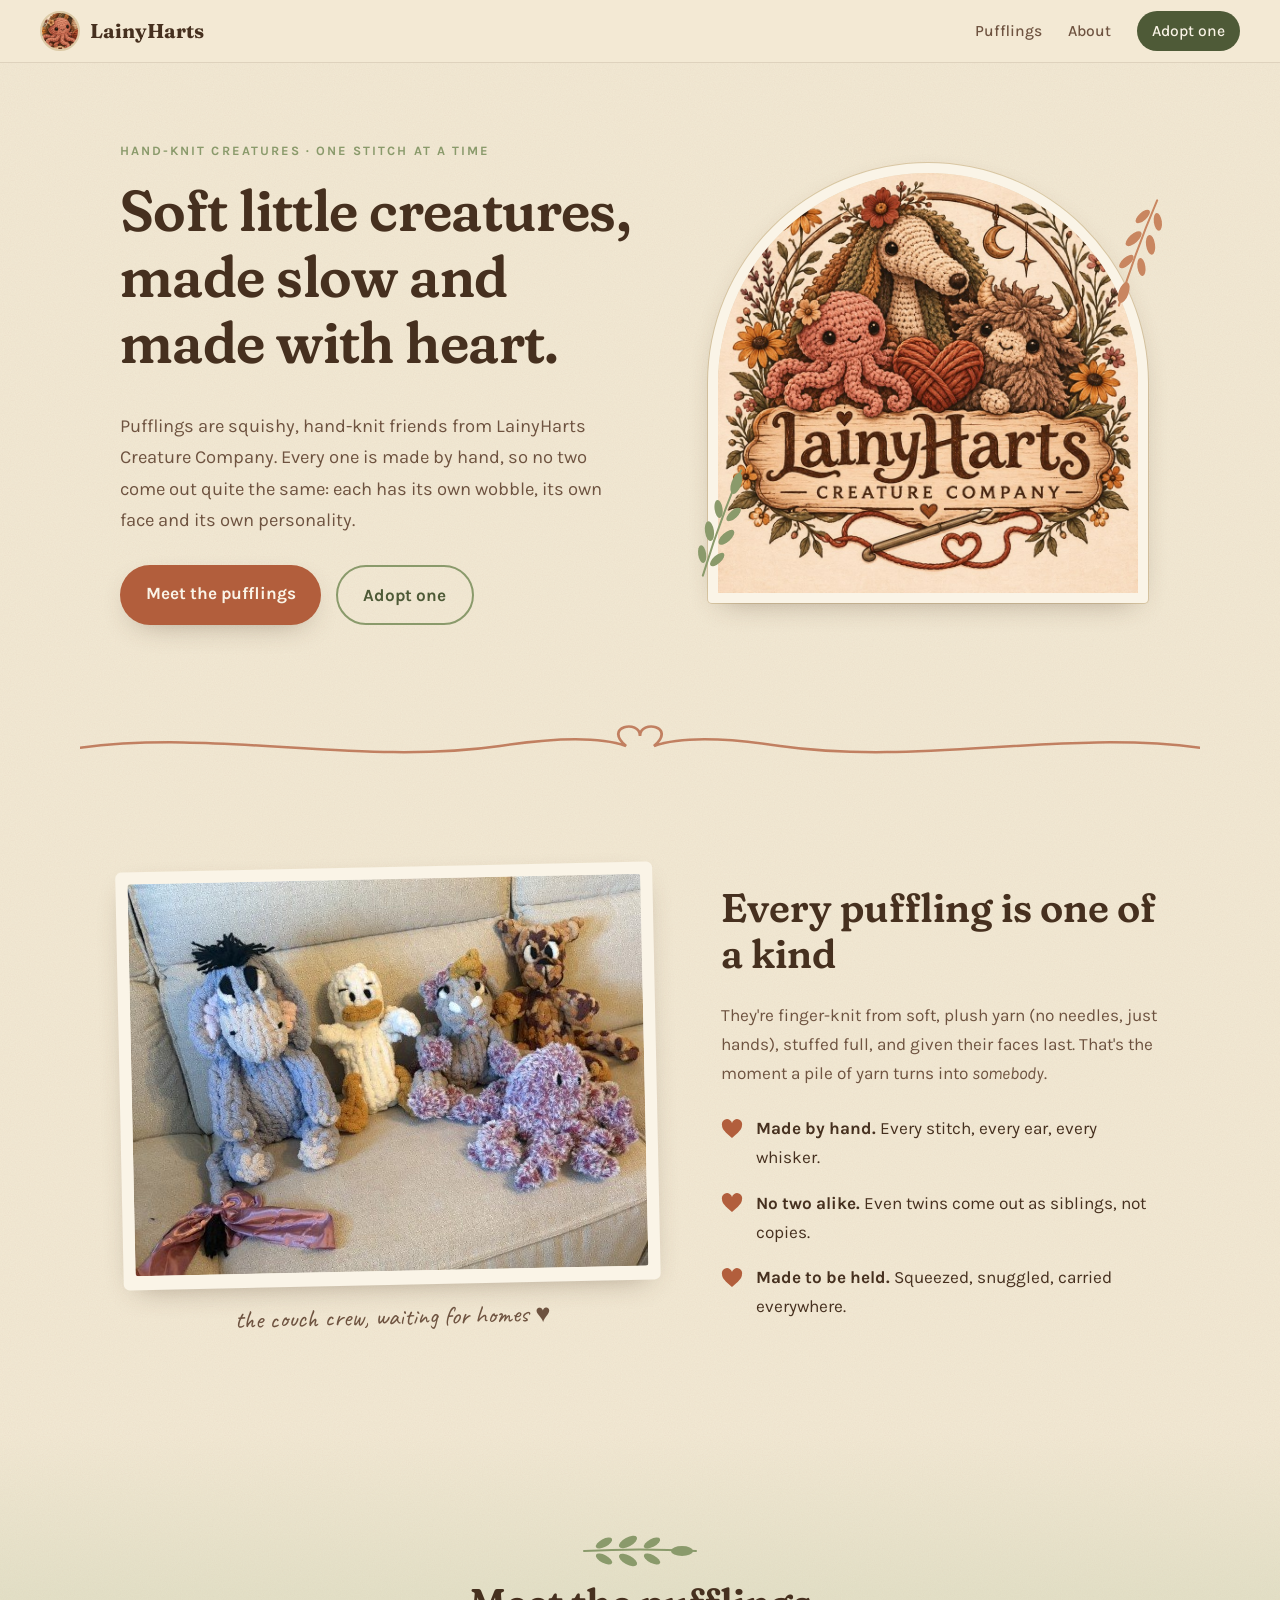
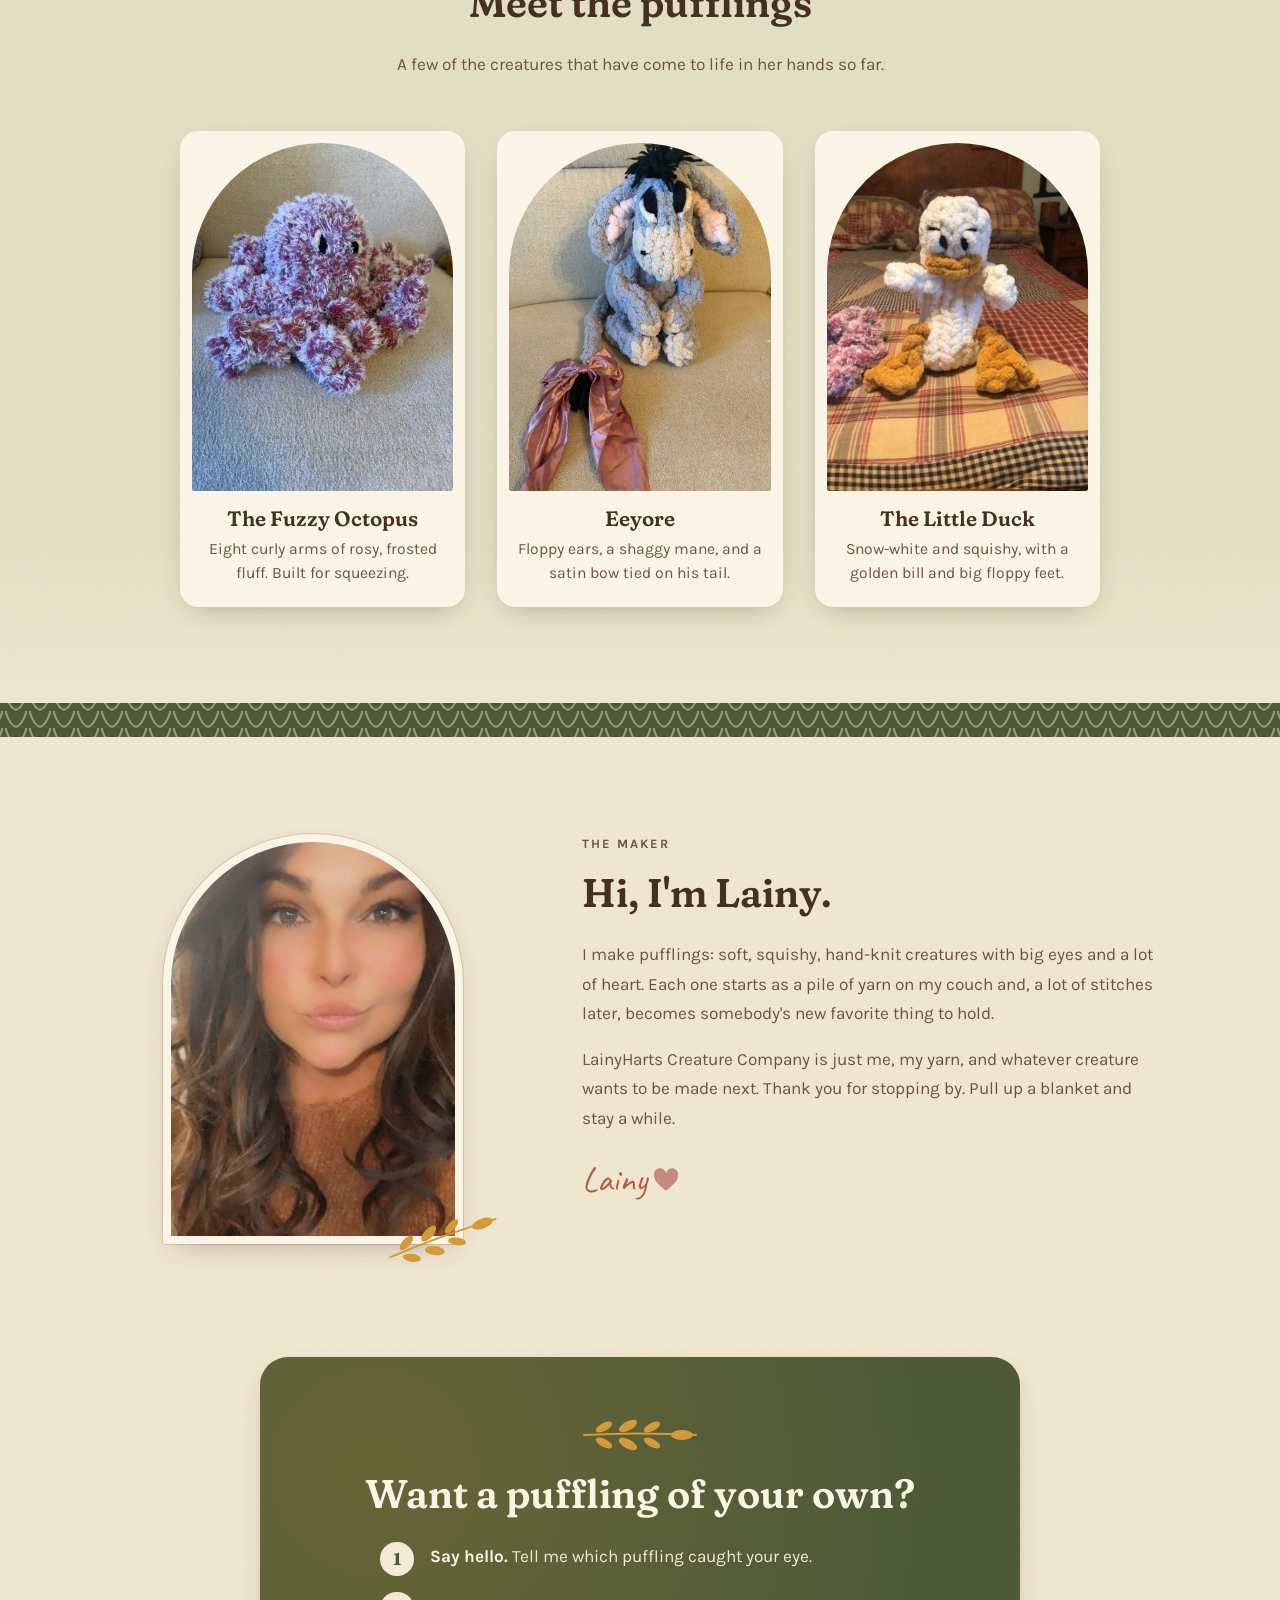
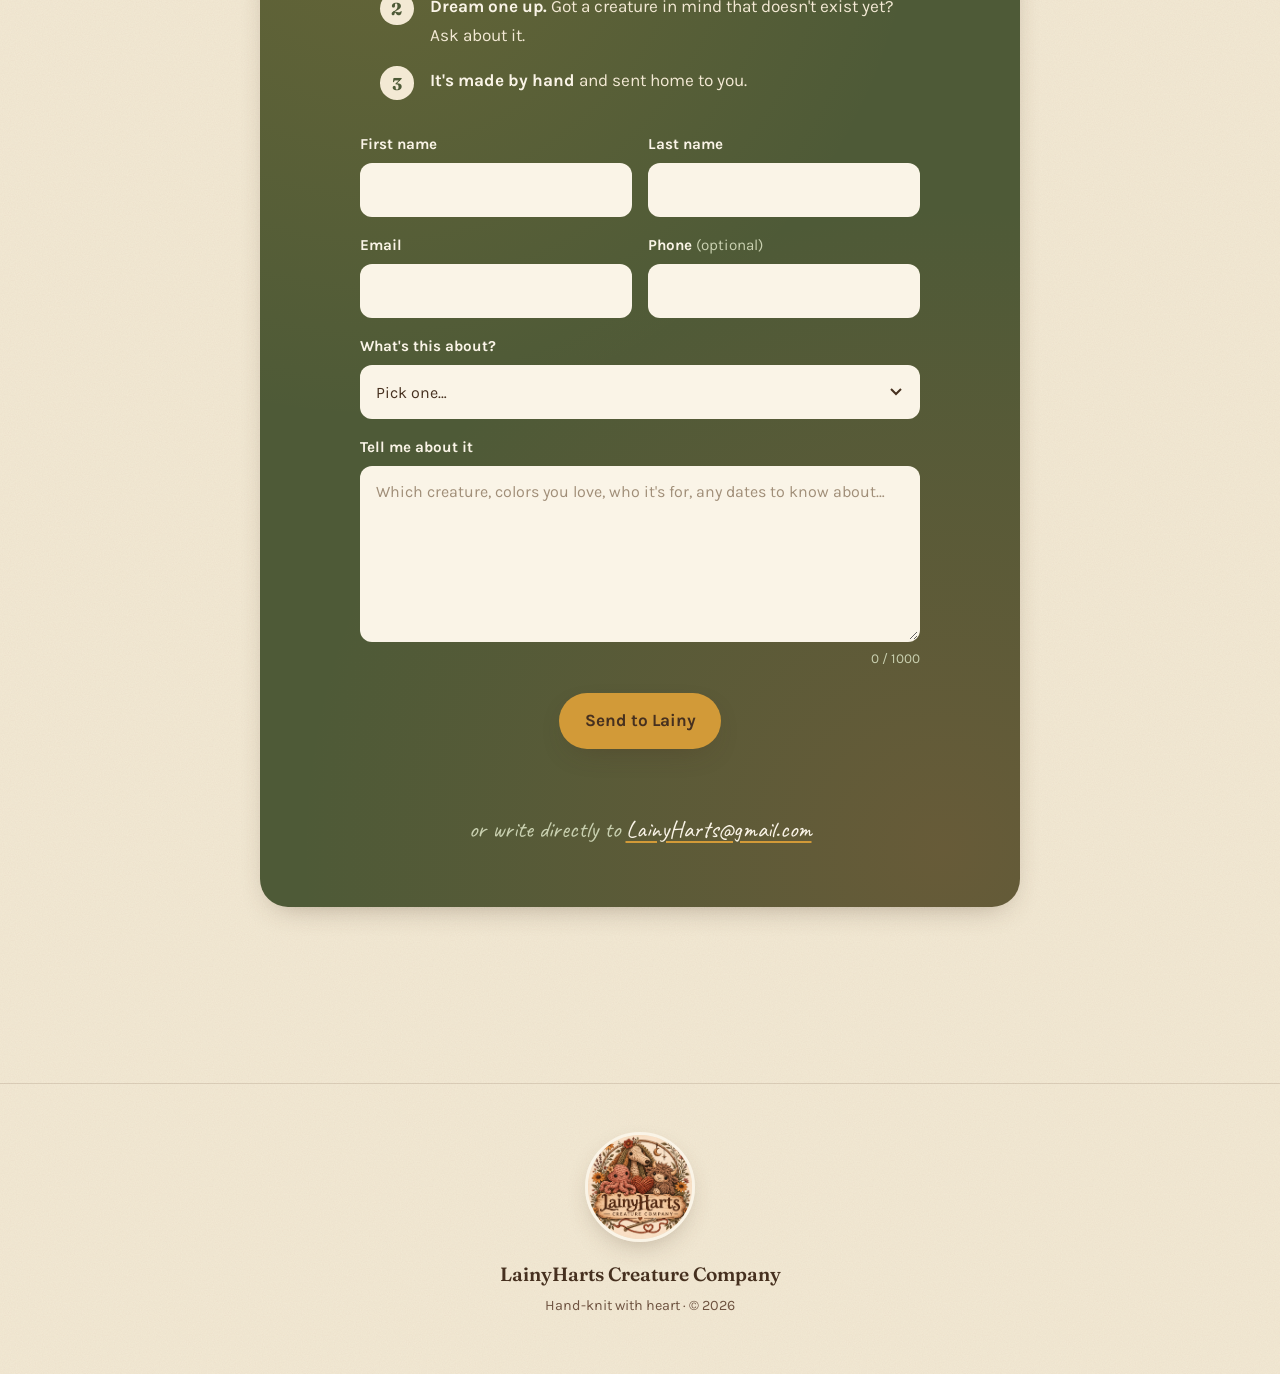
==== commit 48d9d4d4: "feat: Little Duck back, with the dolls edited out of the photo Co-Authored-By: Claude Opus 5.5 <nore" ====
--- a/index.html
+++ b/index.html
@@ -15,7 +15,7 @@
   <link rel="preconnect" href="https://fonts.googleapis.com">
   <link rel="preconnect" href="https://fonts.gstatic.com" crossorigin>
   <link href="https://fonts.googleapis.com/css2?family=Caveat:wght@500;700&family=Fraunces:ital,opsz,wght@0,9..144,400;0,9..144,600;0,9..144,700;1,9..144,400&family=Karla:wght@400;500;700&display=swap" rel="stylesheet">
-  <link rel="stylesheet" href="style.css?v=7">
+  <link rel="stylesheet" href="style.css?v=8">
 </head>
 <body>
 
@@ -130,6 +130,14 @@
           <h3>Eeyore</h3>
           <p>Floppy ears, a shaggy mane, and a satin bow tied on his tail.</p>
         </article>
+
+        <article class="card">
+          <button class="zoom arch" data-full="images/duck.jpg" aria-label="View the little duck larger">
+            <img src="images/duck.jpg" alt="A snow-white duck puffling with a golden bill and big golden feet, sitting on a plaid quilt" width="600" height="800" loading="lazy">
+          </button>
+          <h3>The Little Duck</h3>
+          <p>Snow-white and squishy, with a golden bill and big floppy feet.</p>
+        </article>
       </div>
     </section>
 
@@ -207,6 +215,7 @@
               <option value="" selected disabled>Pick one…</option>
               <option>The Fuzzy Octopus</option>
               <option>Eeyore</option>
+              <option>The Little Duck</option>
               <option>A custom creature</option>
               <option>Just saying hello</option>
             </select>
--- a/style.css
+++ b/style.css
@@ -187,7 +187,7 @@
   display: grid;
   grid-template-columns: repeat(auto-fit, minmax(220px, 1fr));
   gap: clamp(1.2rem, 3vw, 2rem);
-  max-width: 640px;
+  max-width: 920px;
 }
 .card {
   background: var(--paper);
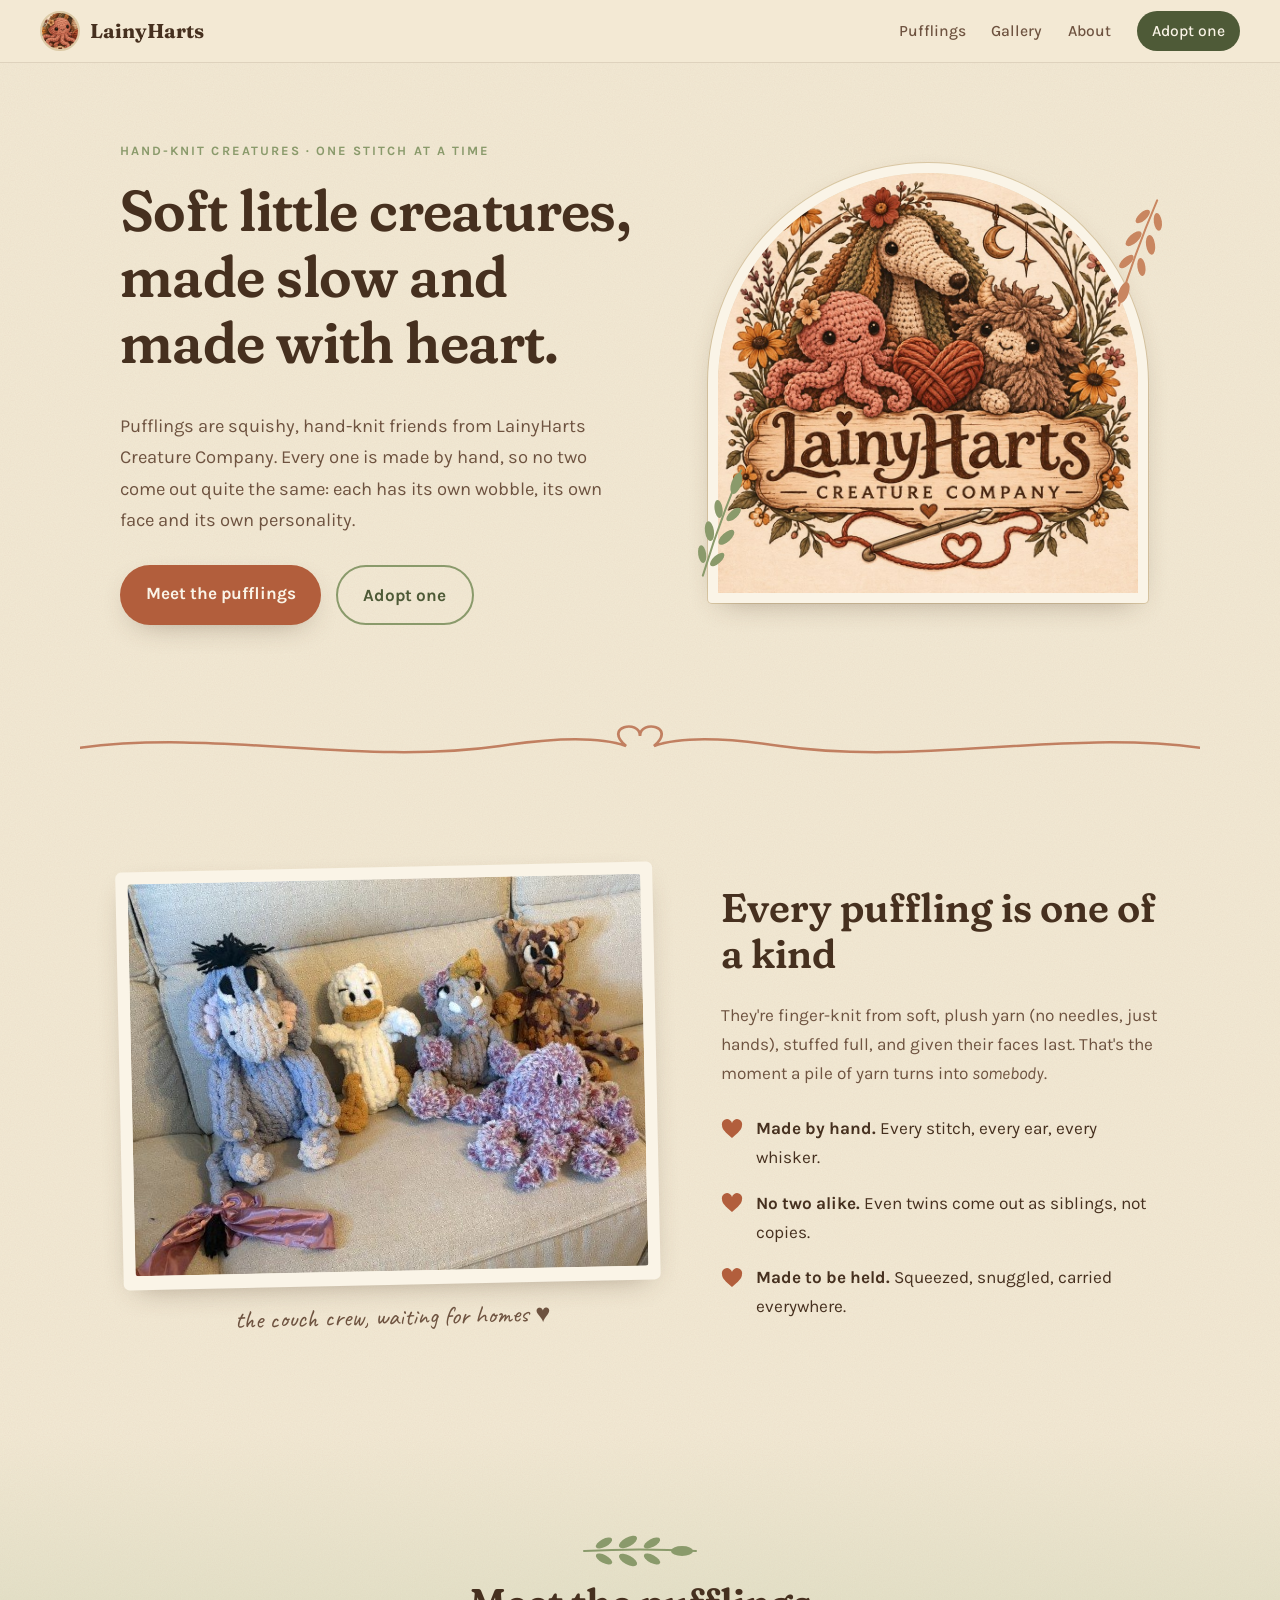
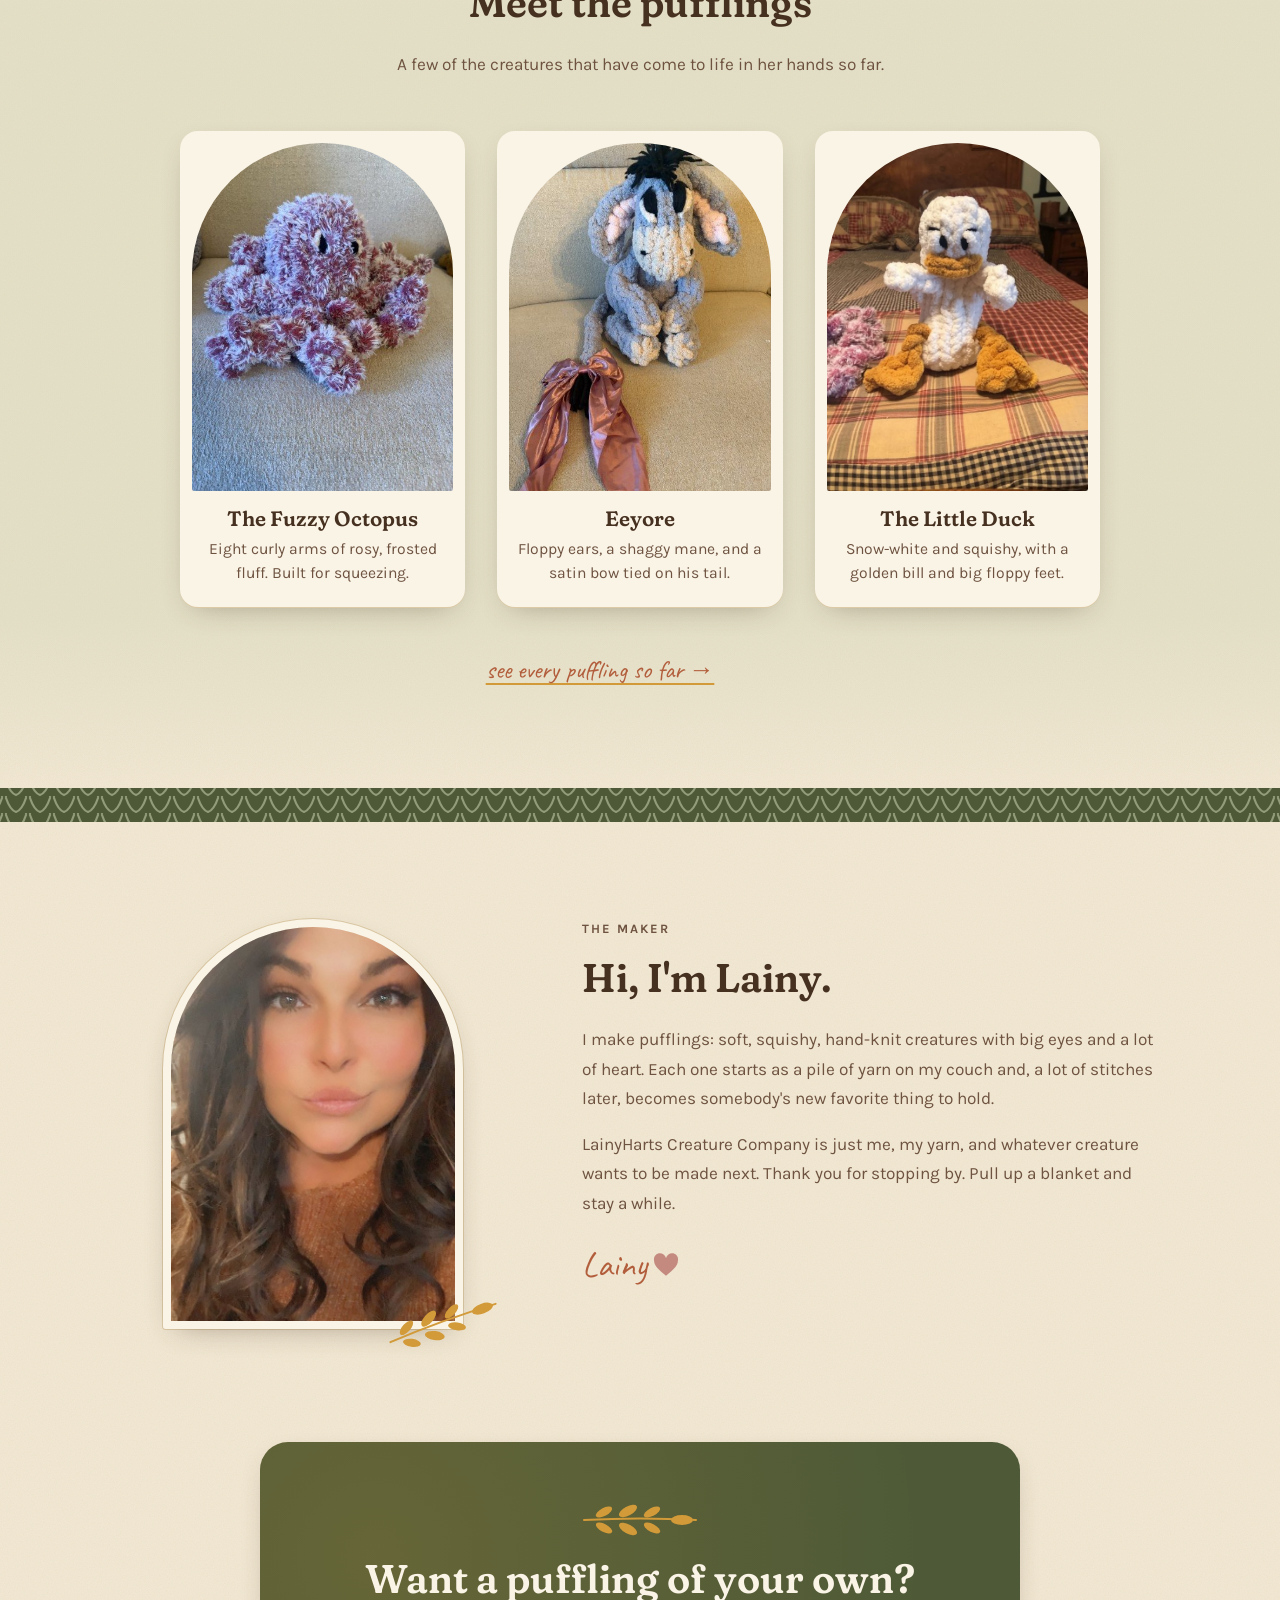
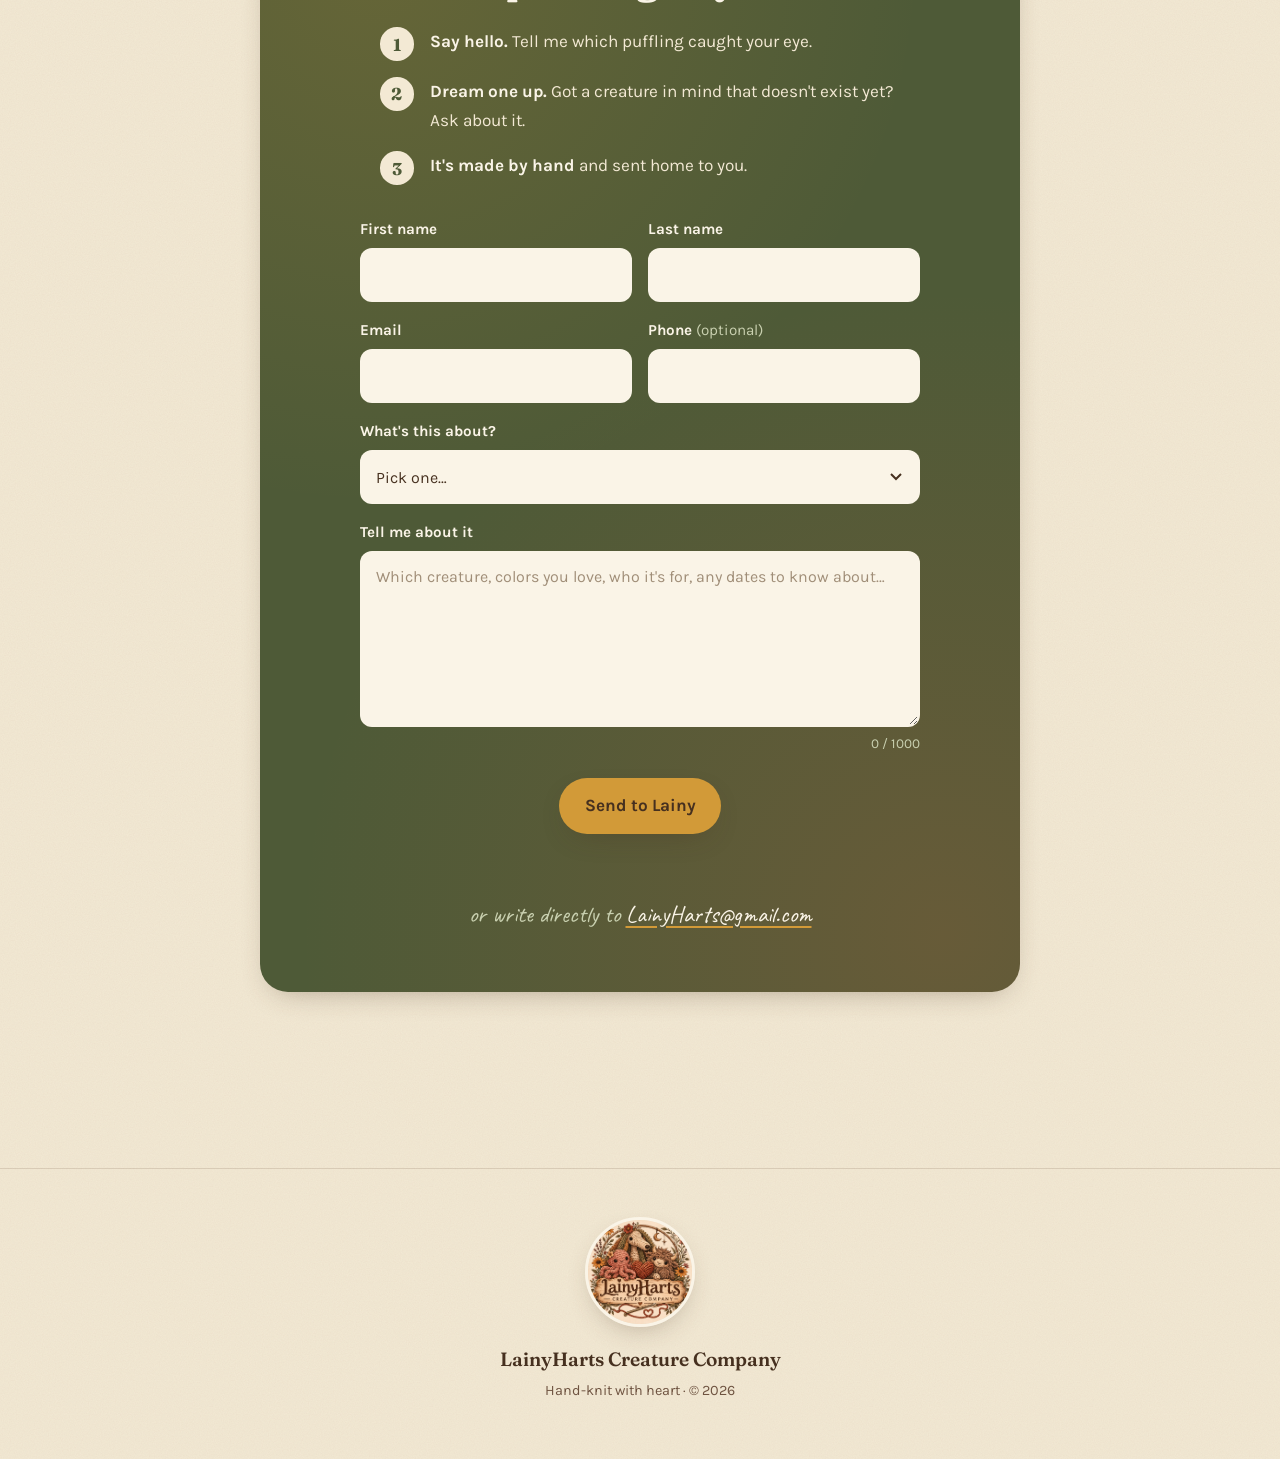
==== commit 296e8a13: "feat: puffling gallery page with every finished puffling New gallery.html: polaroid wall of all six " ====
--- a/index.html
+++ b/index.html
@@ -15,7 +15,7 @@
   <link rel="preconnect" href="https://fonts.googleapis.com">
   <link rel="preconnect" href="https://fonts.gstatic.com" crossorigin>
   <link href="https://fonts.googleapis.com/css2?family=Caveat:wght@500;700&family=Fraunces:ital,opsz,wght@0,9..144,400;0,9..144,600;0,9..144,700;1,9..144,400&family=Karla:wght@400;500;700&display=swap" rel="stylesheet">
-  <link rel="stylesheet" href="style.css?v=8">
+  <link rel="stylesheet" href="style.css?v=9">
 </head>
 <body>
 
@@ -45,6 +45,7 @@
     </a>
     <nav aria-label="Main">
       <a href="#pufflings">Pufflings</a>
+      <a href="gallery.html">Gallery</a>
       <a href="#about">About</a>
       <a href="#adopt" class="nav-cta">Adopt one</a>
     </nav>
@@ -139,6 +140,7 @@
           <p>Snow-white and squishy, with a golden bill and big floppy feet.</p>
         </article>
       </div>
+      <p class="more-link"><a href="gallery.html">see every puffling so far →</a></p>
     </section>
 
     <!-- knit band -->
--- a/style.css
+++ b/style.css
@@ -350,3 +350,42 @@
   border-radius: 50%; border: 0; background: var(--paper); color: var(--walnut);
   font-size: 1.6rem; line-height: 1; cursor: pointer;
 }
+
+/* ---------- gallery page ---------- */
+.topbar nav a[aria-current="page"] { color: var(--terracotta); text-decoration: underline; text-decoration-color: var(--mustard); text-underline-offset: 6px; }
+@media (max-width: 420px) {
+  .topbar { padding-left: .8rem; padding-right: .8rem; }
+  .topbar nav { gap: .7rem; }
+  .topbar nav a { font-size: .9rem; }
+  .topbar nav a.nav-cta { padding: .35rem .75rem; }
+}
+.gallery h1 { font-size: clamp(2rem, 4.6vw, 3rem); }
+.gallery .section-head .eyebrow { margin: .4rem 0 .6rem; }
+.gallery .section-head p:last-child { max-width: 34rem; margin: 0 auto; }
+.wall {
+  display: grid;
+  grid-template-columns: repeat(auto-fill, minmax(240px, 1fr));
+  gap: clamp(1.6rem, 4vw, 2.6rem);
+  max-width: 980px;
+}
+.polaroid {
+  margin: 0;
+  background: var(--paper);
+  padding: 12px 12px 1rem;
+  border-radius: 6px;
+  box-shadow: 0 1px 0 var(--sand), var(--shadow);
+  transform: rotate(-1.2deg);
+  transition: transform .25s ease;
+}
+.polaroid:nth-child(3n+2) { transform: rotate(.9deg); }
+.polaroid:nth-child(3n) { transform: rotate(-.4deg); }
+.polaroid:hover { transform: translateY(-5px) rotate(0); }
+.polaroid .zoom { aspect-ratio: 3 / 4; overflow: hidden; border-radius: 3px; background: var(--linen); }
+.polaroid img { width: 100%; height: 100%; object-fit: cover; object-position: 50% 30%; }
+.polaroid figcaption { text-align: center; margin-top: .8rem; line-height: 1.25; }
+.polaroid figcaption strong { display: block; font-family: var(--display); font-weight: 600; font-size: 1.2rem; color: var(--walnut); }
+.polaroid figcaption span { display: block; font-family: var(--hand); font-size: 1.45rem; color: var(--bark); margin-top: .2rem; }
+.gallery-cta { text-align: center; margin-top: clamp(2.5rem, 6vw, 4rem); }
+.gallery-cta .note { margin: 0 0 .8rem; }
+.more-link { text-align: center; margin: clamp(1.8rem, 4vw, 2.6rem) 0 0; }
+.more-link a { font-family: var(--hand); font-size: 1.6rem; color: var(--terracotta); text-underline-offset: 5px; text-decoration-color: var(--mustard); }
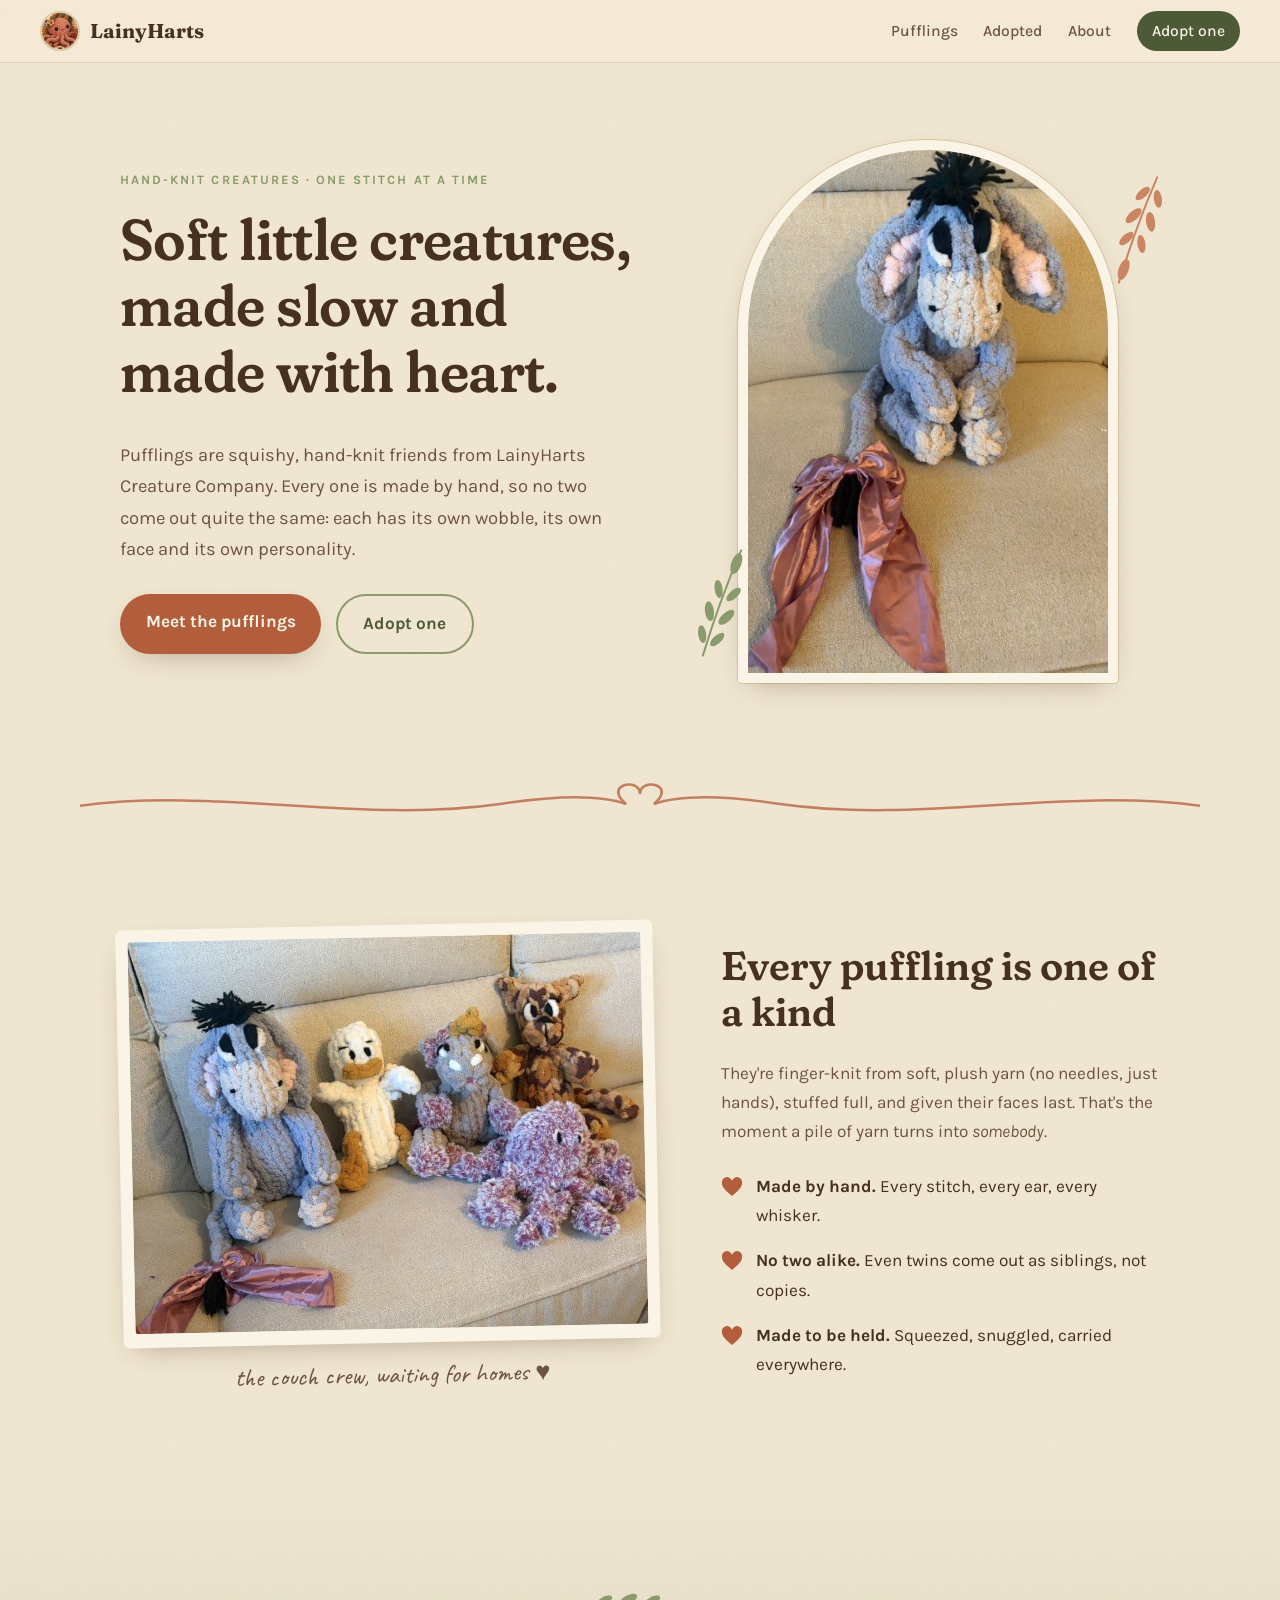
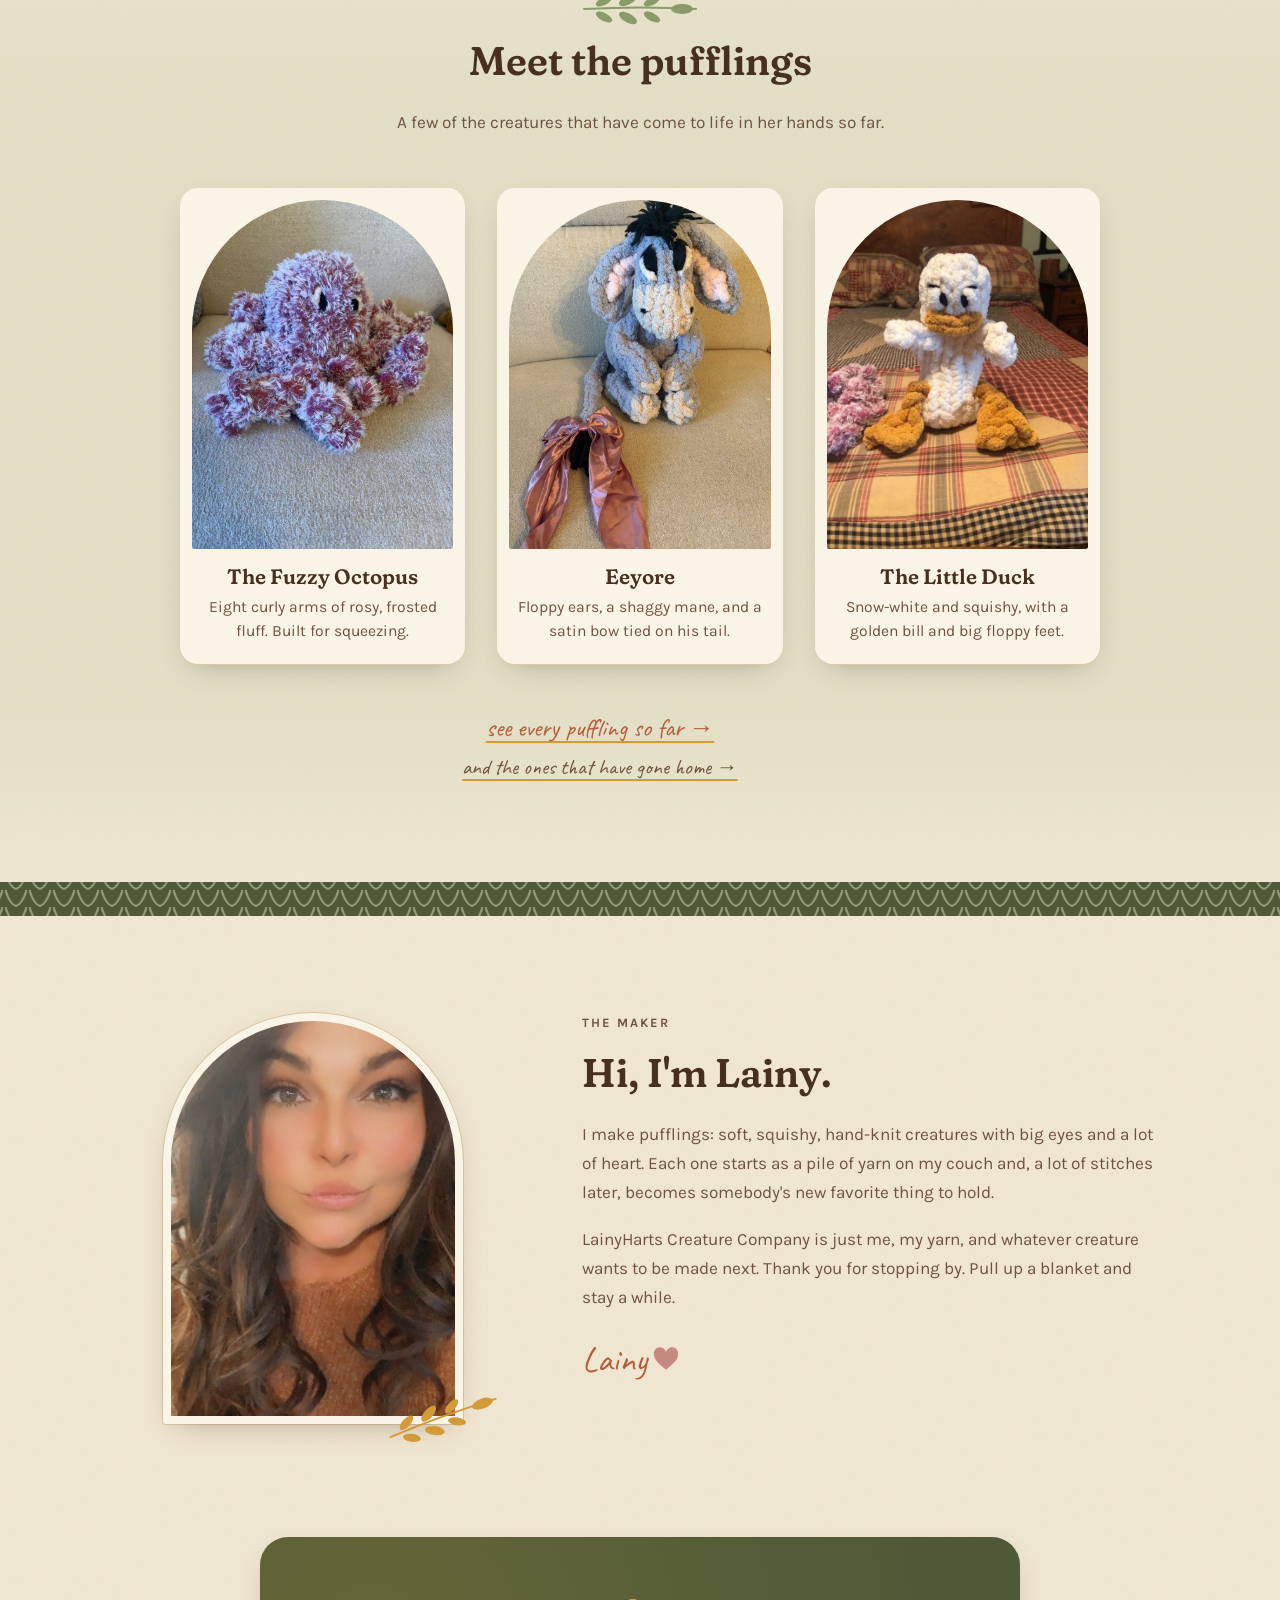
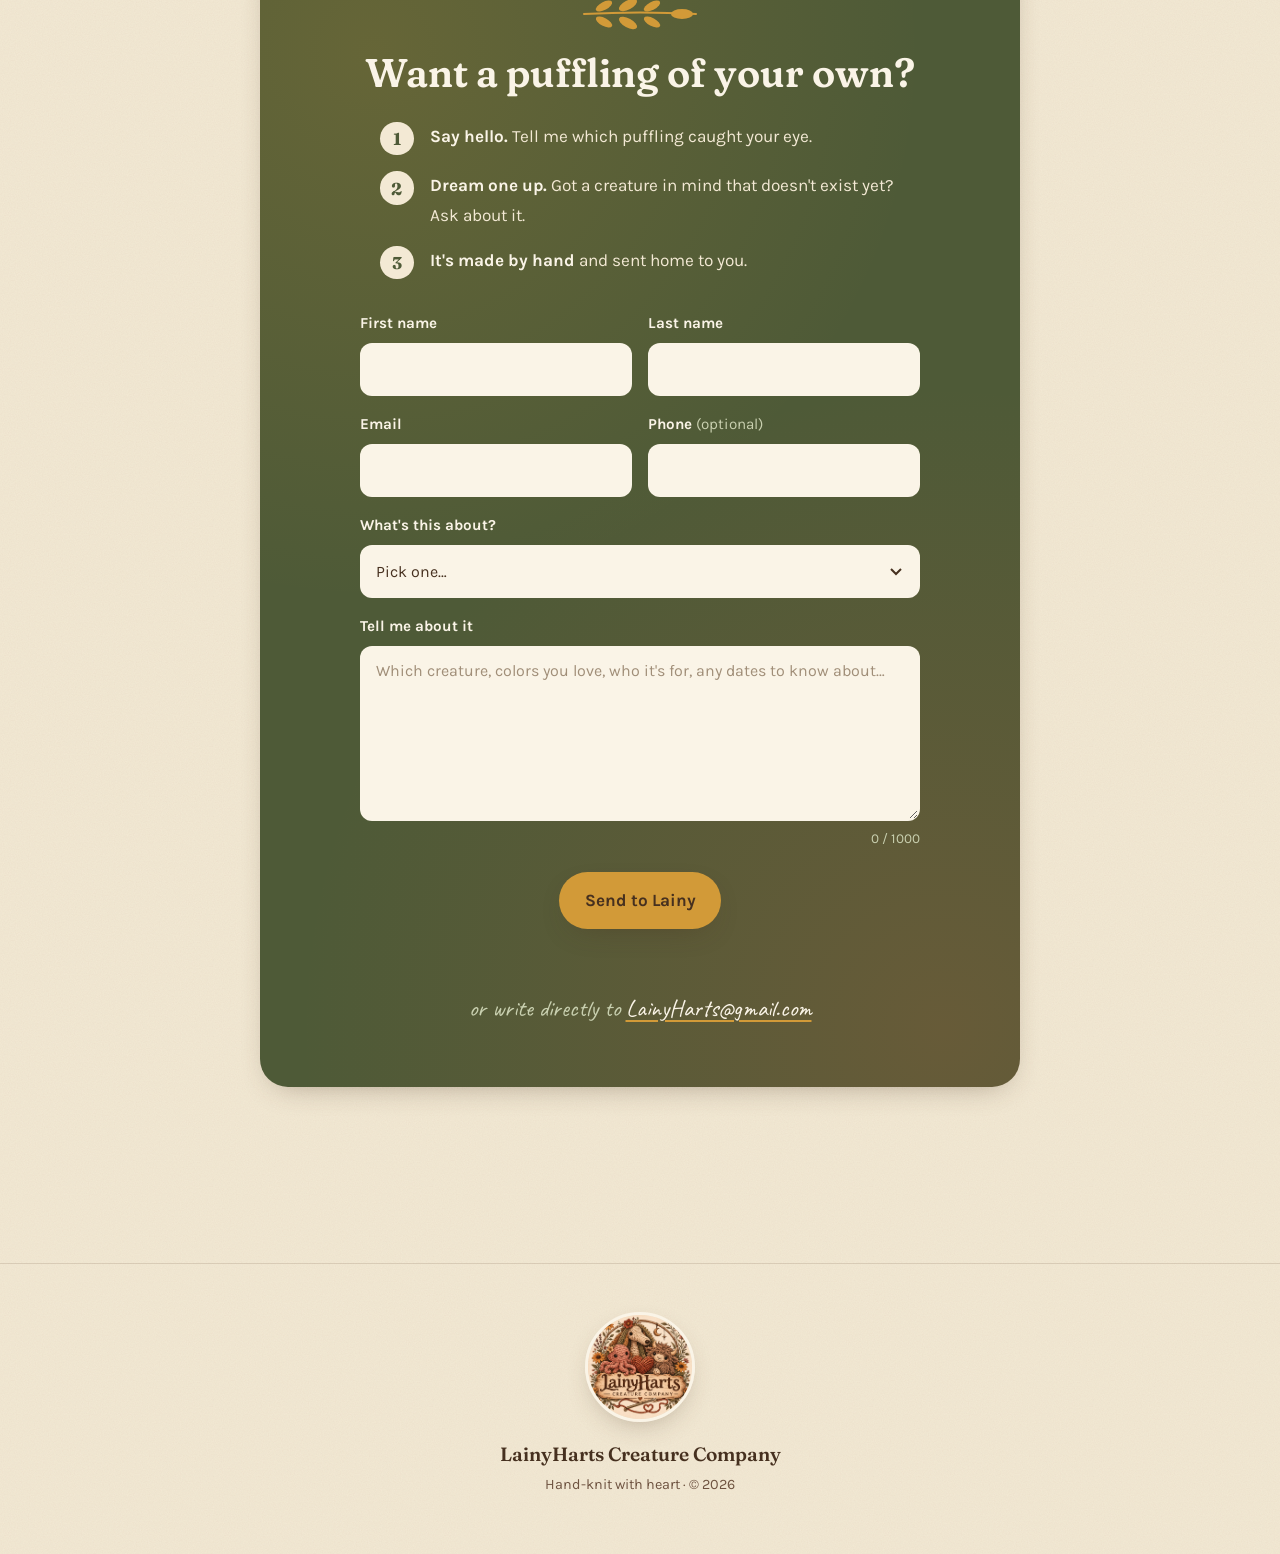
==== commit 5c1c98a8: "feat: Eeyore up top, all-pufflings page and adopted page Eeyore replaces the logo as the main hero p" ====
--- a/index.html
+++ b/index.html
@@ -15,7 +15,7 @@
   <link rel="preconnect" href="https://fonts.googleapis.com">
   <link rel="preconnect" href="https://fonts.gstatic.com" crossorigin>
   <link href="https://fonts.googleapis.com/css2?family=Caveat:wght@500;700&family=Fraunces:ital,opsz,wght@0,9..144,400;0,9..144,600;0,9..144,700;1,9..144,400&family=Karla:wght@400;500;700&display=swap" rel="stylesheet">
-  <link rel="stylesheet" href="style.css?v=9">
+  <link rel="stylesheet" href="style.css?v=10">
 </head>
 <body>
 
@@ -44,8 +44,8 @@
       <span>LainyHarts</span>
     </a>
     <nav aria-label="Main">
-      <a href="#pufflings">Pufflings</a>
-      <a href="gallery.html">Gallery</a>
+      <a href="pufflings.html">Pufflings</a>
+      <a href="adopted.html">Adopted</a>
       <a href="#about">About</a>
       <a href="#adopt" class="nav-cta">Adopt one</a>
     </nav>
@@ -69,8 +69,8 @@
         </div>
       </div>
       <div class="hero-art">
-        <div class="arch arch-logo">
-          <img src="images/logo.jpg" alt="LainyHarts Creature Company logo: knitted creatures and wildflowers above a wooden sign" width="900" height="900">
+        <div class="arch arch-logo arch-hero">
+          <img src="images/donkey.jpg" alt="Eeyore, a gray hand-knit puffling with floppy pink-lined ears, a shaggy black mane and a satin bow on his tail, sitting on a cream couch" width="413" height="600">
         </div>
         <svg class="sprig sprig-a" aria-hidden="true"><use href="#sprig"/></svg>
         <svg class="sprig sprig-b" aria-hidden="true"><use href="#sprig"/></svg>
@@ -140,7 +140,7 @@
           <p>Snow-white and squishy, with a golden bill and big floppy feet.</p>
         </article>
       </div>
-      <p class="more-link"><a href="gallery.html">see every puffling so far →</a></p>
+      <p class="more-link"><a href="pufflings.html">see every puffling so far →</a><br><a href="adopted.html">and the ones that have gone home →</a></p>
     </section>
 
     <!-- knit band -->
--- a/style.css
+++ b/style.css
@@ -363,11 +363,12 @@
 .gallery .section-head .eyebrow { margin: .4rem 0 .6rem; }
 .gallery .section-head p:last-child { max-width: 34rem; margin: 0 auto; }
 .wall {
-  display: grid;
-  grid-template-columns: repeat(auto-fill, minmax(240px, 1fr));
+  display: flex; flex-wrap: wrap; justify-content: center;
   gap: clamp(1.6rem, 4vw, 2.6rem);
   max-width: 980px;
 }
+.wall > .polaroid { flex: 0 1 290px; min-width: 240px; }
+@media (max-width: 560px) { .wall > .polaroid { flex-basis: 340px; min-width: 0; } }
 .polaroid {
   margin: 0;
   background: var(--paper);
@@ -389,3 +390,6 @@
 .gallery-cta .note { margin: 0 0 .8rem; }
 .more-link { text-align: center; margin: clamp(1.8rem, 4vw, 2.6rem) 0 0; }
 .more-link a { font-family: var(--hand); font-size: 1.6rem; color: var(--terracotta); text-underline-offset: 5px; text-decoration-color: var(--mustard); }
+.more-link a + br + a { font-size: 1.35rem; color: var(--bark); }
+.arch-hero { width: min(100%, 380px); margin: 0 auto; }
+.arch-hero img { width: 100%; height: auto; }
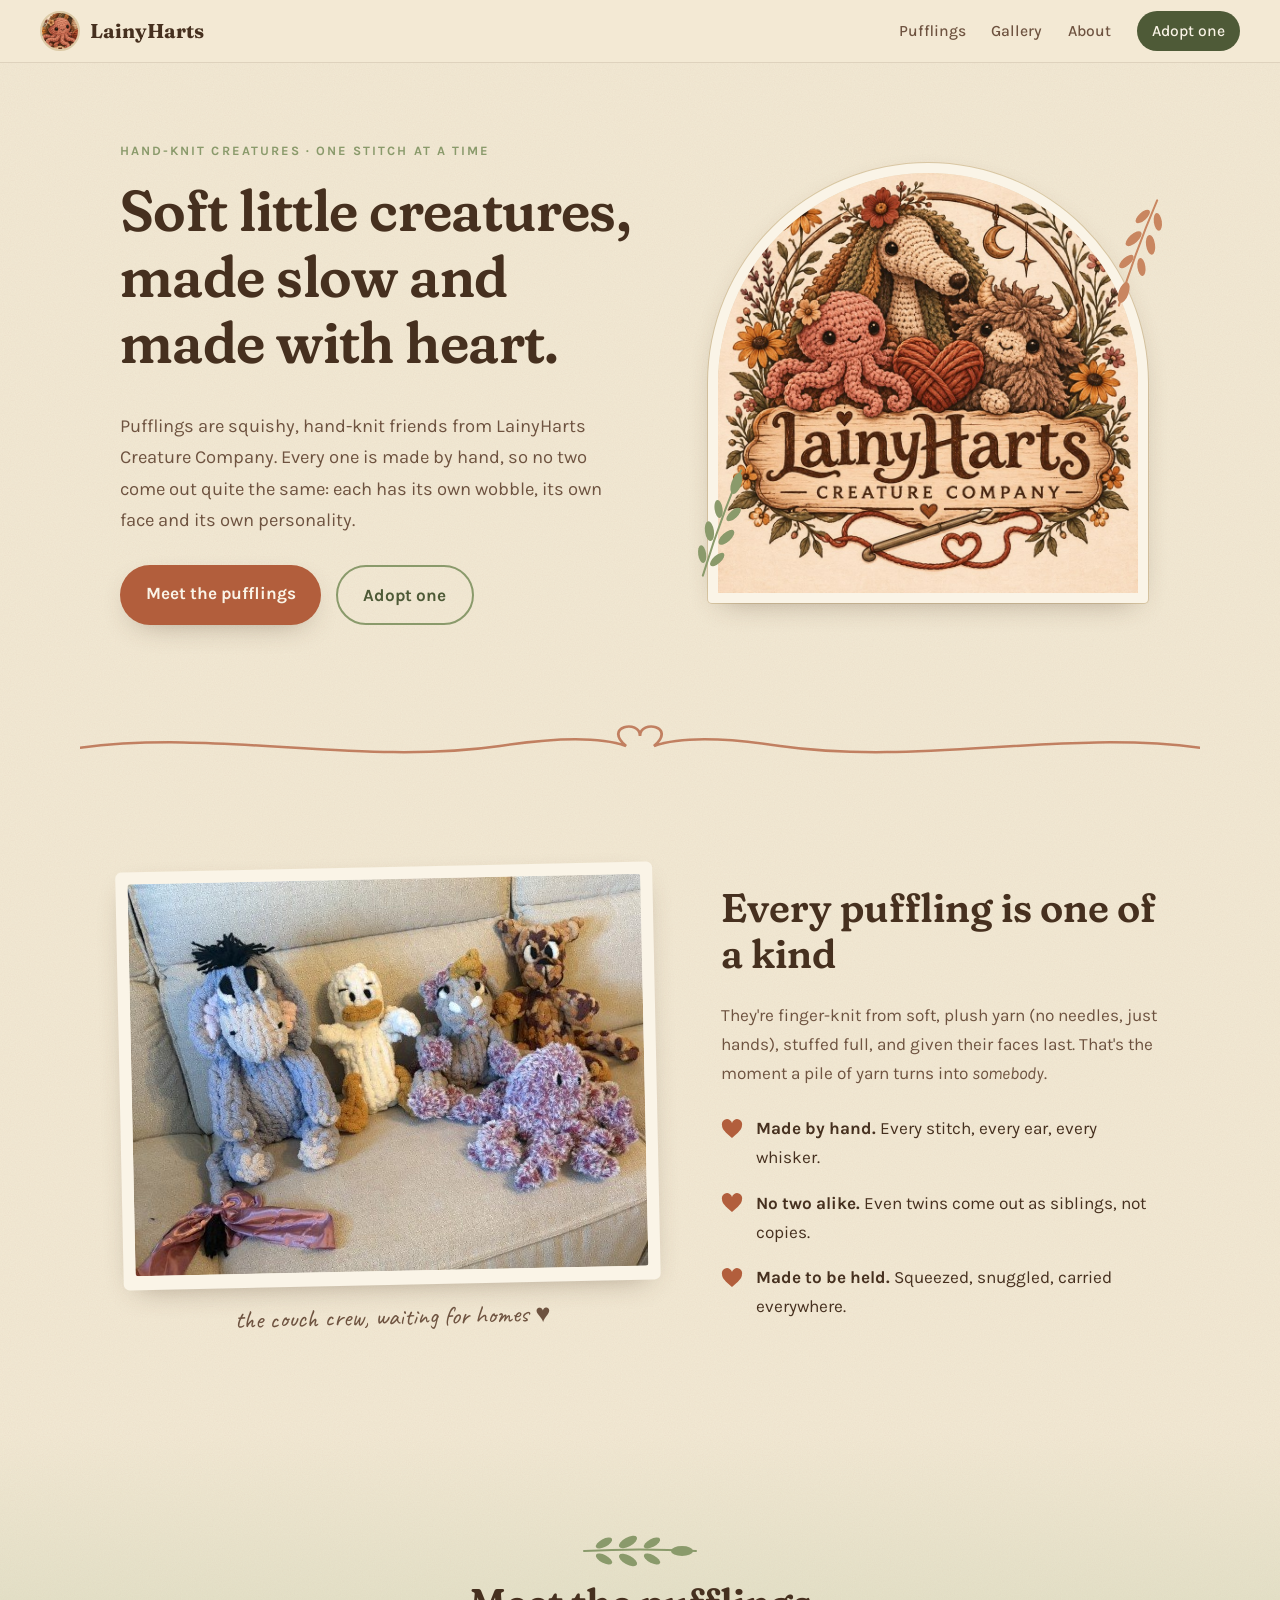
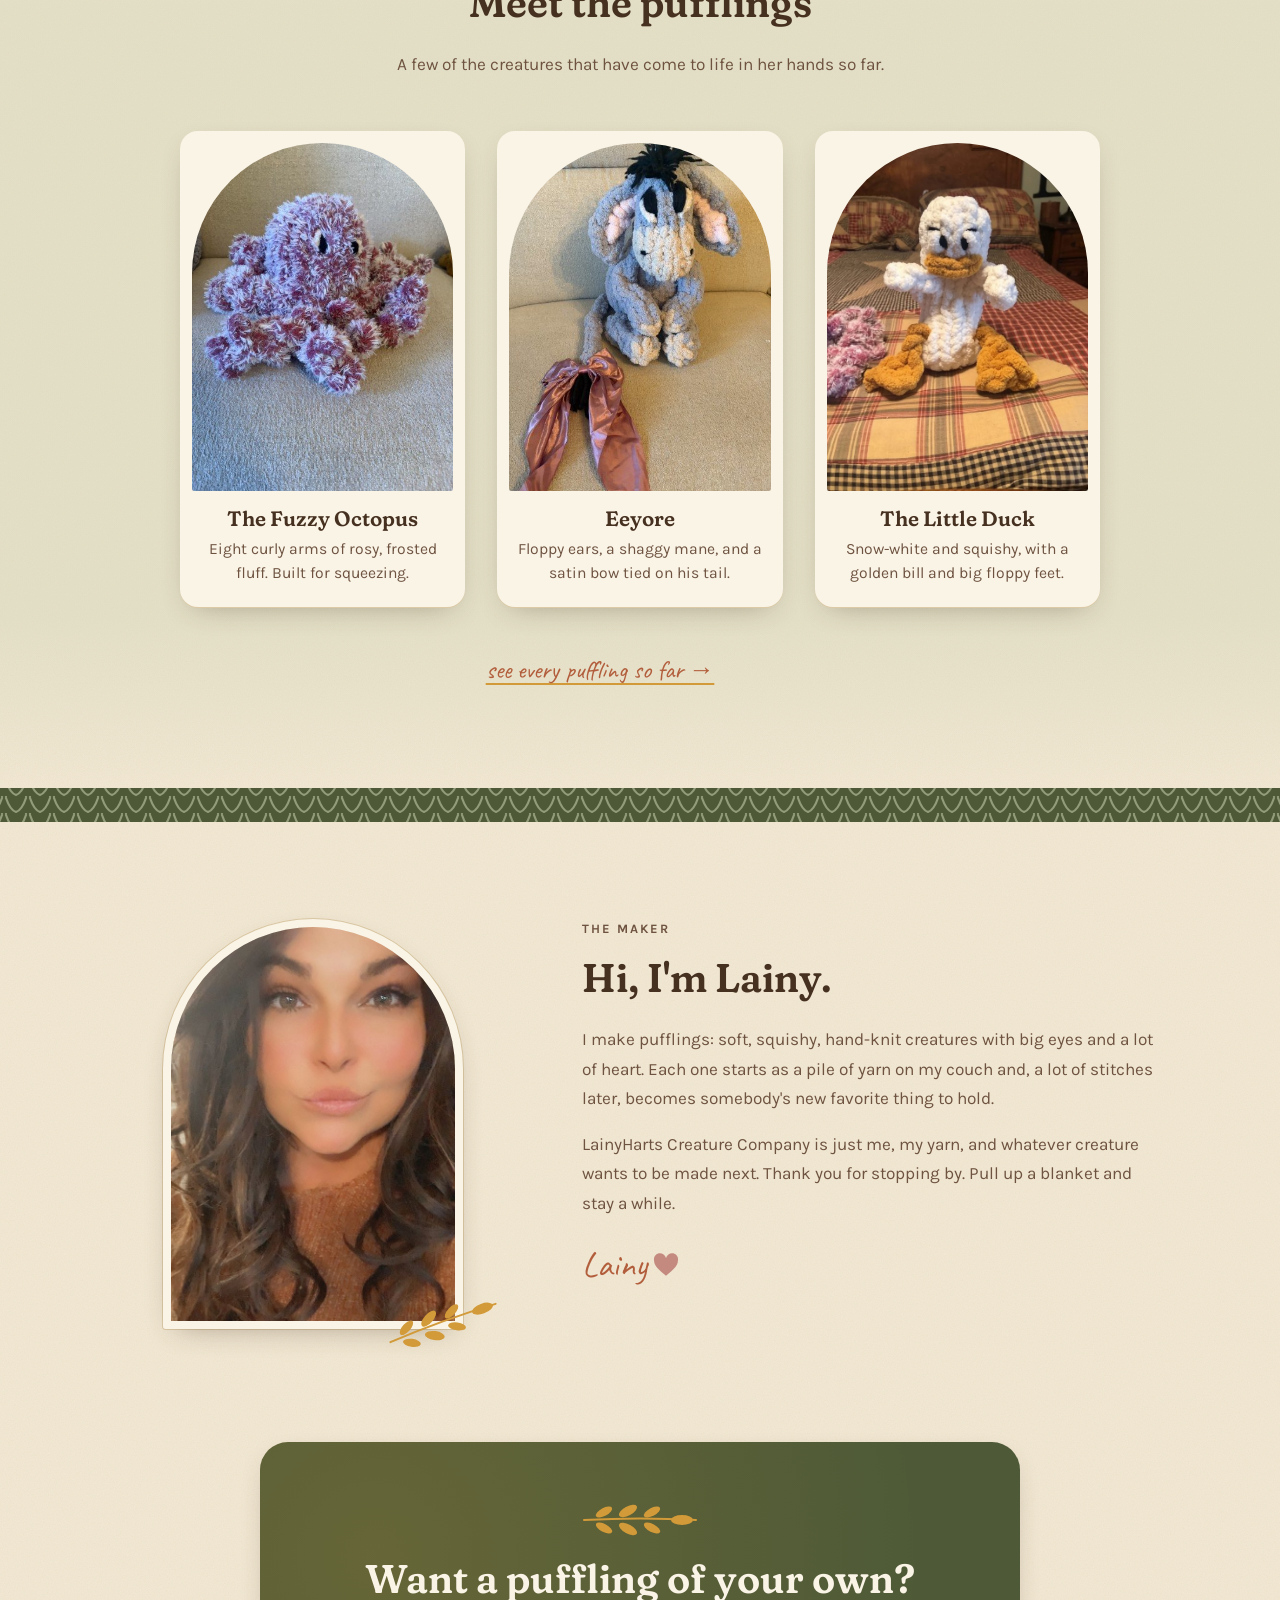
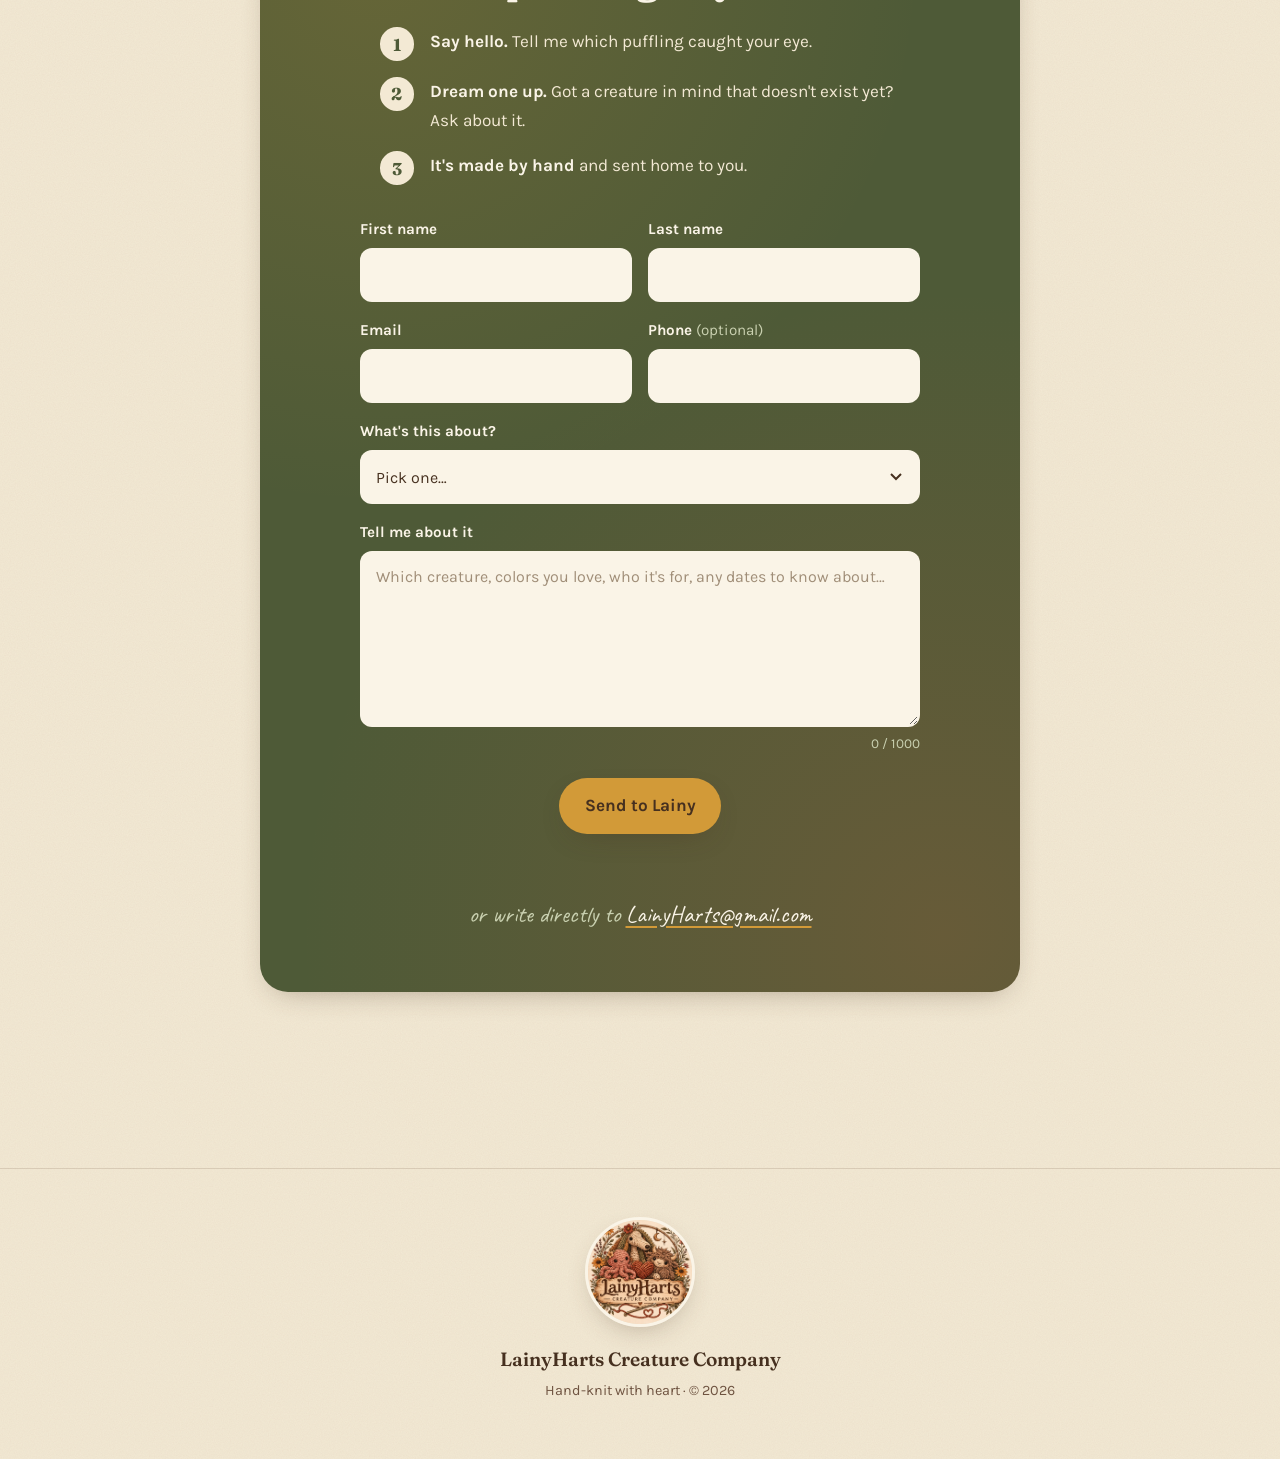
==== commit b2f89451: "Revert "feat: Eeyore up top, all-pufflings page and adopted page" This reverts commit 5c1c98a87ff883" ====
--- a/index.html
+++ b/index.html
@@ -15,7 +15,7 @@
   <link rel="preconnect" href="https://fonts.googleapis.com">
   <link rel="preconnect" href="https://fonts.gstatic.com" crossorigin>
   <link href="https://fonts.googleapis.com/css2?family=Caveat:wght@500;700&family=Fraunces:ital,opsz,wght@0,9..144,400;0,9..144,600;0,9..144,700;1,9..144,400&family=Karla:wght@400;500;700&display=swap" rel="stylesheet">
-  <link rel="stylesheet" href="style.css?v=10">
+  <link rel="stylesheet" href="style.css?v=9">
 </head>
 <body>
 
@@ -44,8 +44,8 @@
       <span>LainyHarts</span>
     </a>
     <nav aria-label="Main">
-      <a href="pufflings.html">Pufflings</a>
-      <a href="adopted.html">Adopted</a>
+      <a href="#pufflings">Pufflings</a>
+      <a href="gallery.html">Gallery</a>
       <a href="#about">About</a>
       <a href="#adopt" class="nav-cta">Adopt one</a>
     </nav>
@@ -69,8 +69,8 @@
         </div>
       </div>
       <div class="hero-art">
-        <div class="arch arch-logo arch-hero">
-          <img src="images/donkey.jpg" alt="Eeyore, a gray hand-knit puffling with floppy pink-lined ears, a shaggy black mane and a satin bow on his tail, sitting on a cream couch" width="413" height="600">
+        <div class="arch arch-logo">
+          <img src="images/logo.jpg" alt="LainyHarts Creature Company logo: knitted creatures and wildflowers above a wooden sign" width="900" height="900">
         </div>
         <svg class="sprig sprig-a" aria-hidden="true"><use href="#sprig"/></svg>
         <svg class="sprig sprig-b" aria-hidden="true"><use href="#sprig"/></svg>
@@ -140,7 +140,7 @@
           <p>Snow-white and squishy, with a golden bill and big floppy feet.</p>
         </article>
       </div>
-      <p class="more-link"><a href="pufflings.html">see every puffling so far →</a><br><a href="adopted.html">and the ones that have gone home →</a></p>
+      <p class="more-link"><a href="gallery.html">see every puffling so far →</a></p>
     </section>
 
     <!-- knit band -->
--- a/style.css
+++ b/style.css
@@ -363,12 +363,11 @@
 .gallery .section-head .eyebrow { margin: .4rem 0 .6rem; }
 .gallery .section-head p:last-child { max-width: 34rem; margin: 0 auto; }
 .wall {
-  display: flex; flex-wrap: wrap; justify-content: center;
+  display: grid;
+  grid-template-columns: repeat(auto-fill, minmax(240px, 1fr));
   gap: clamp(1.6rem, 4vw, 2.6rem);
   max-width: 980px;
 }
-.wall > .polaroid { flex: 0 1 290px; min-width: 240px; }
-@media (max-width: 560px) { .wall > .polaroid { flex-basis: 340px; min-width: 0; } }
 .polaroid {
   margin: 0;
   background: var(--paper);
@@ -390,6 +389,3 @@
 .gallery-cta .note { margin: 0 0 .8rem; }
 .more-link { text-align: center; margin: clamp(1.8rem, 4vw, 2.6rem) 0 0; }
 .more-link a { font-family: var(--hand); font-size: 1.6rem; color: var(--terracotta); text-underline-offset: 5px; text-decoration-color: var(--mustard); }
-.more-link a + br + a { font-size: 1.35rem; color: var(--bark); }
-.arch-hero { width: min(100%, 380px); margin: 0 auto; }
-.arch-hero img { width: 100%; height: auto; }
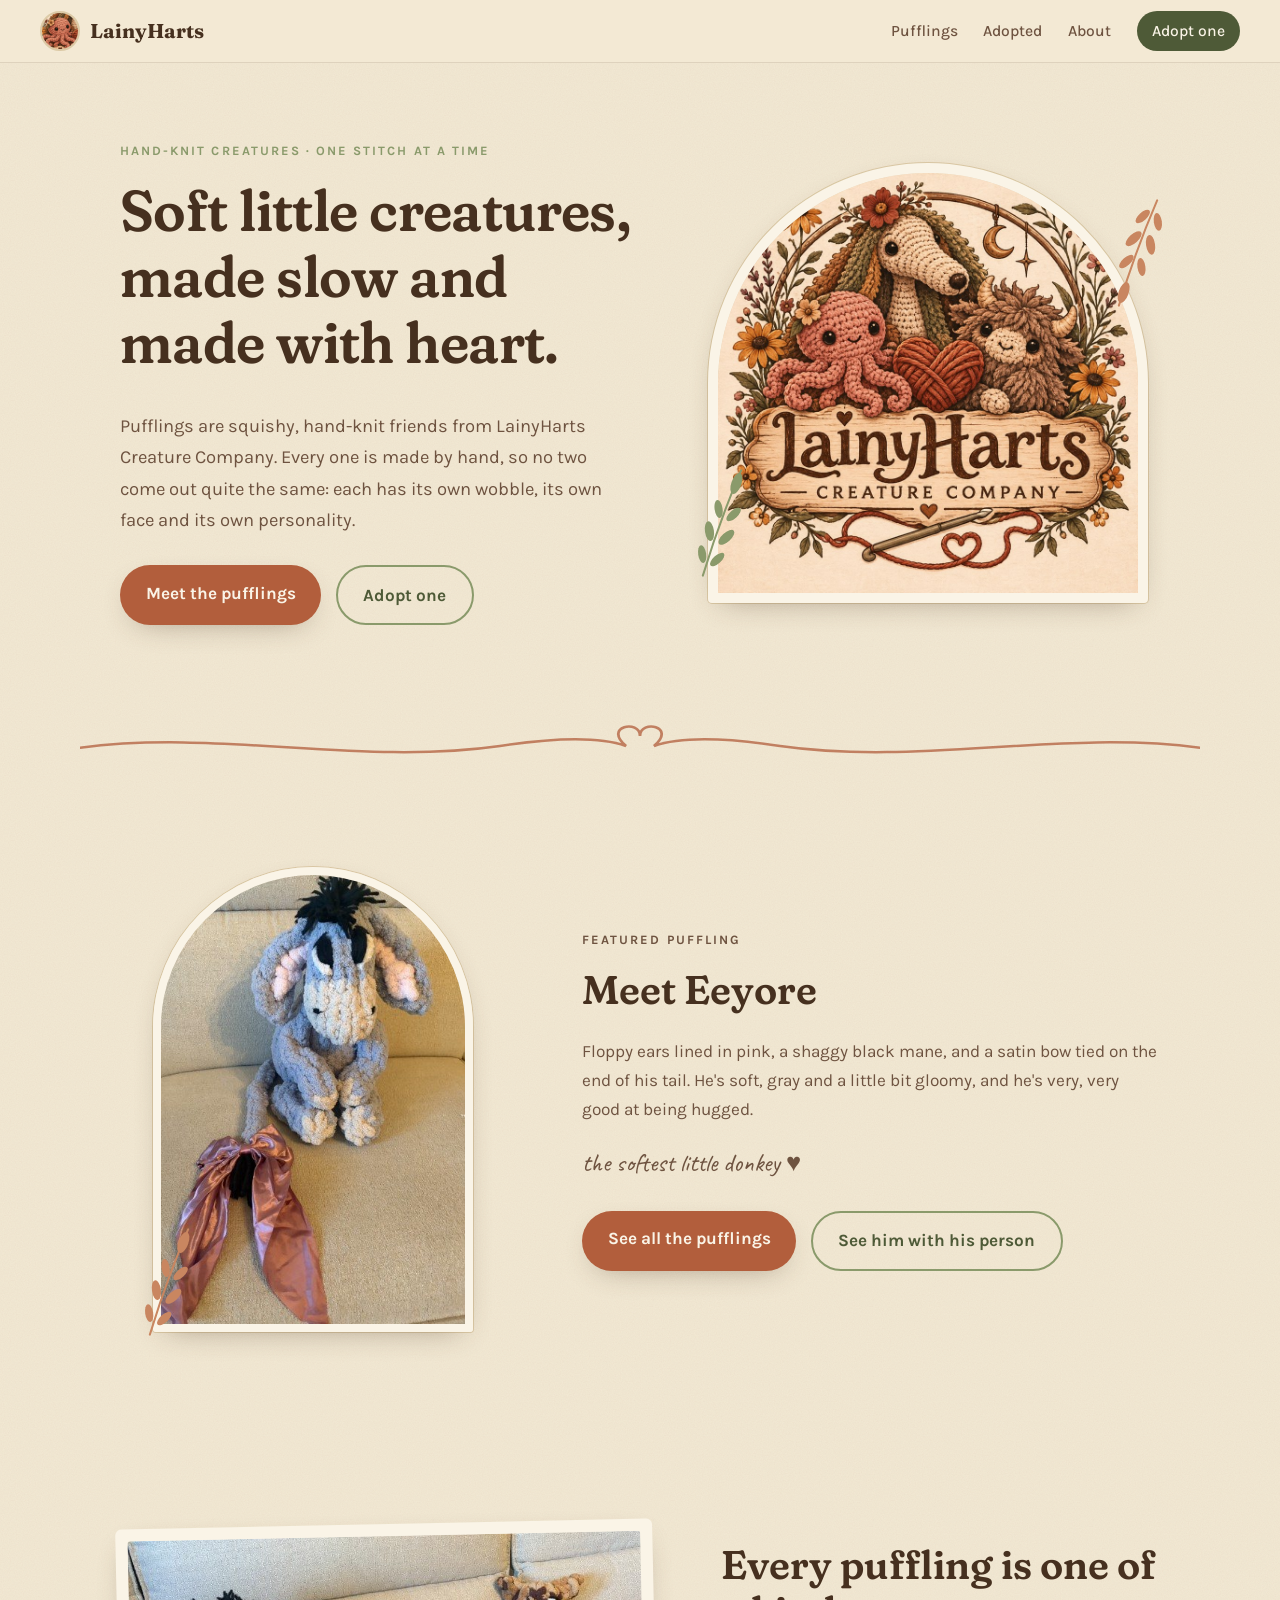
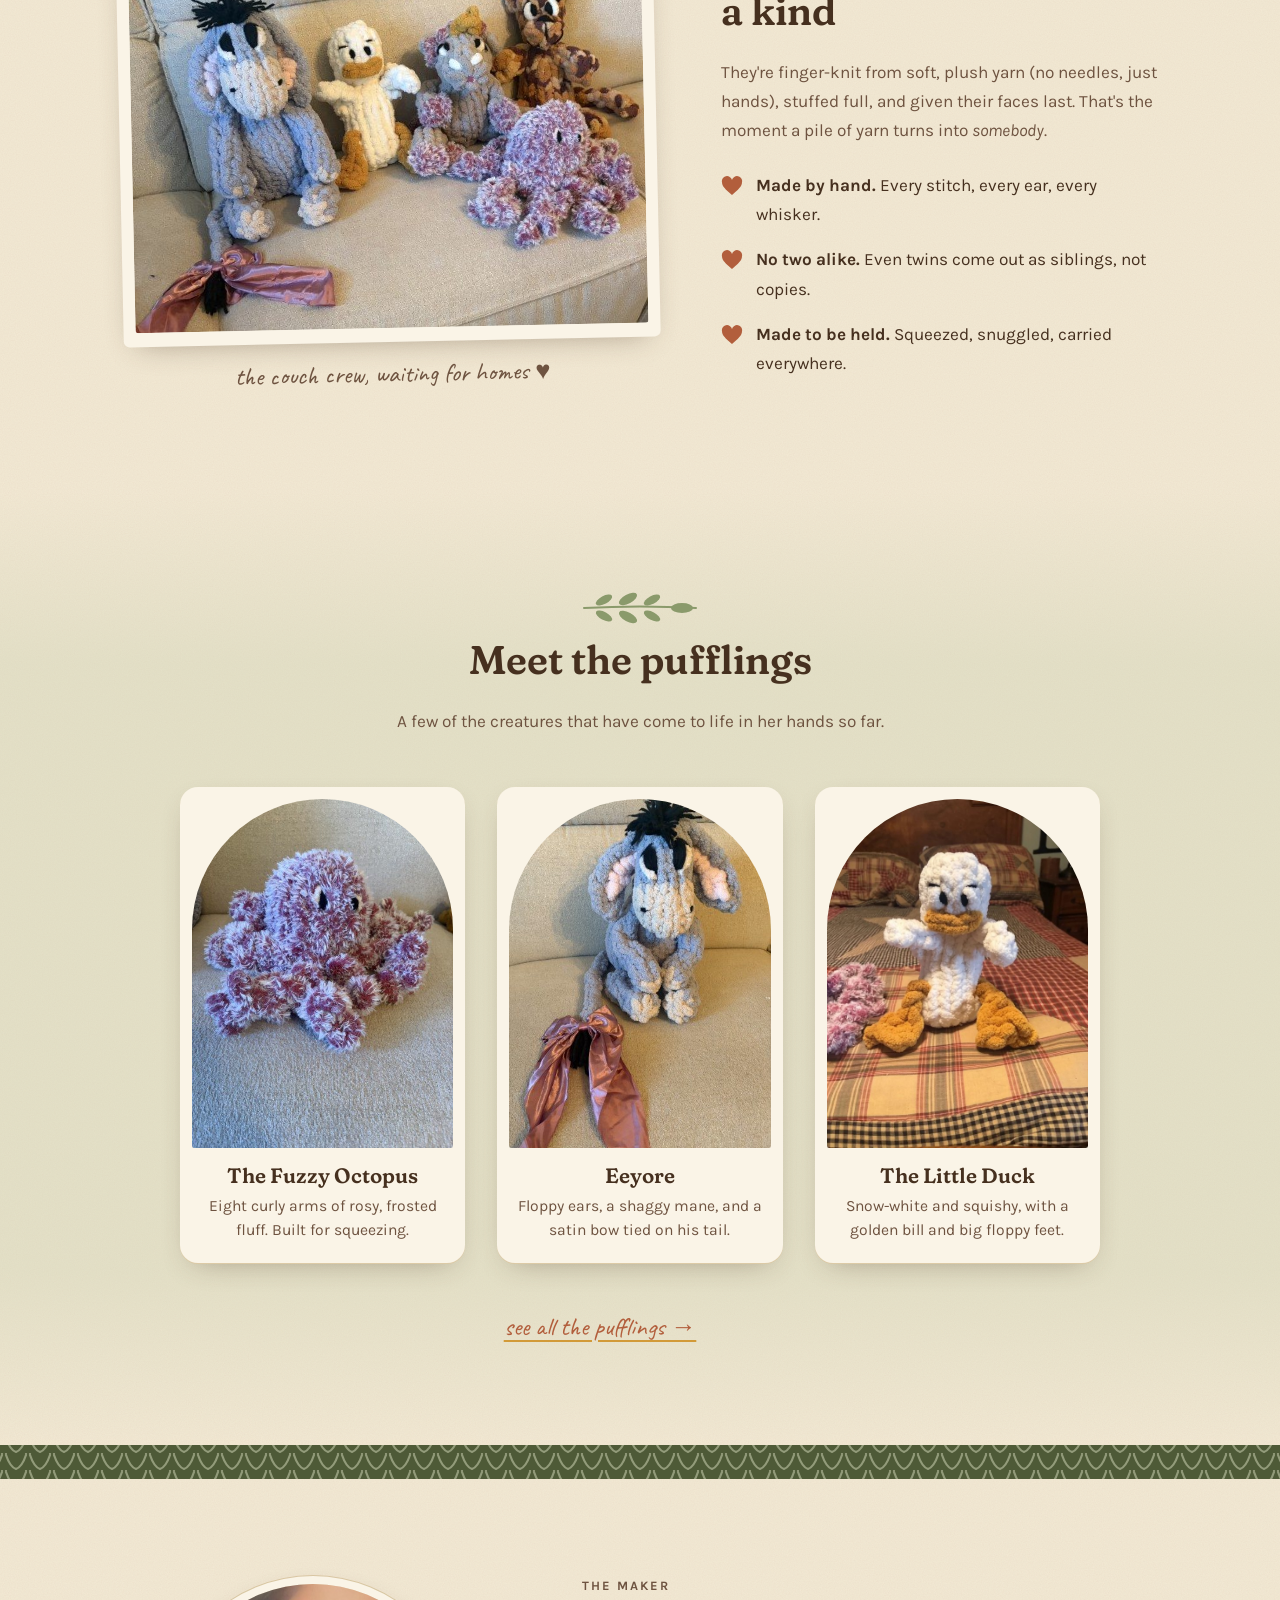
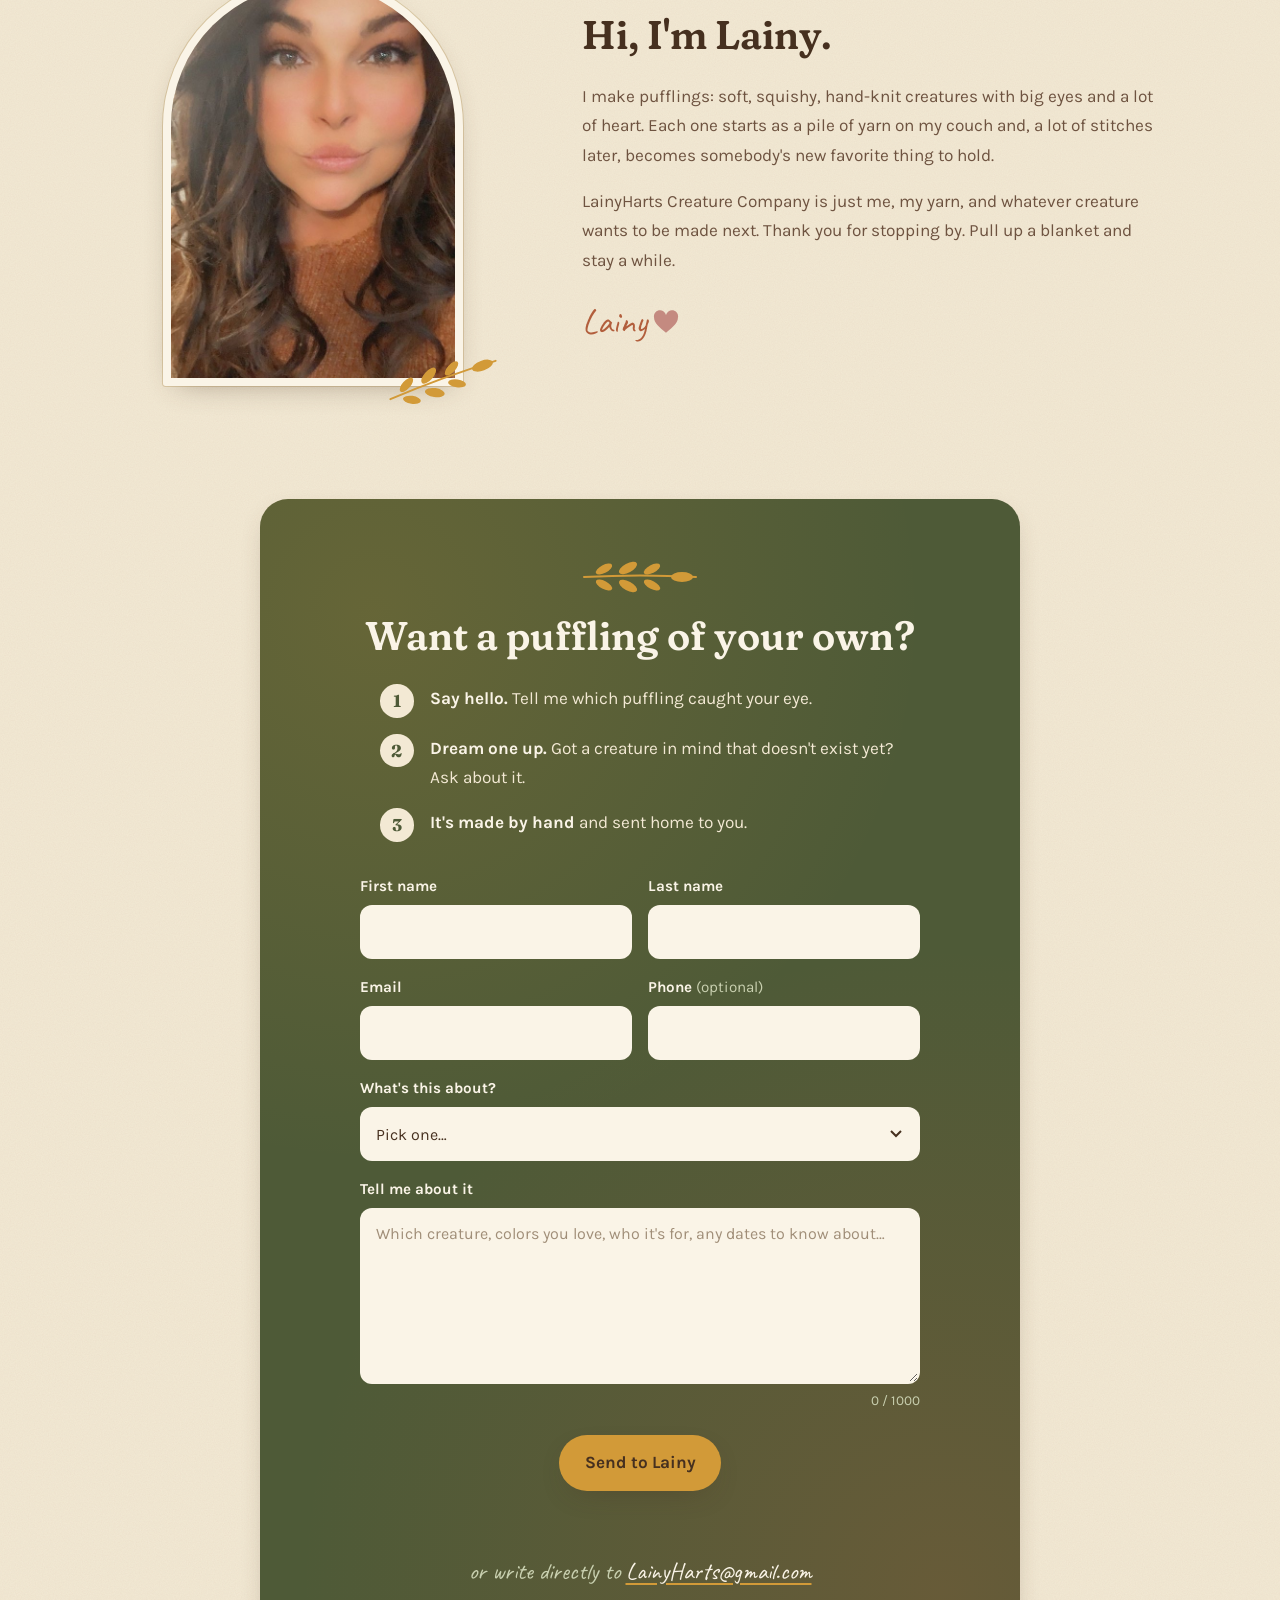
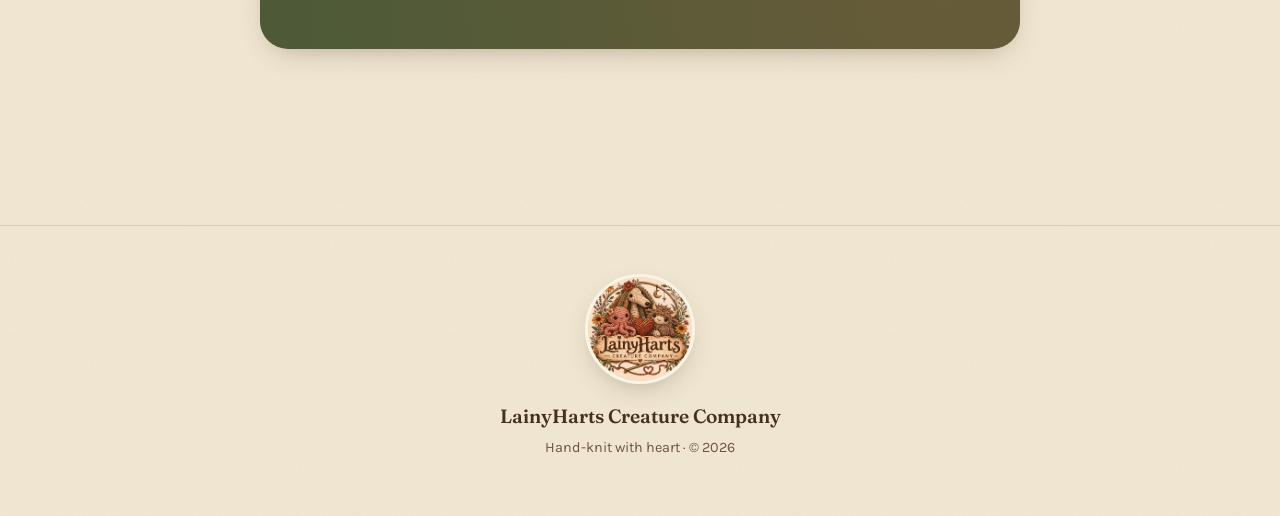
==== commit 62ed78c2: "feat: pufflings page, adopted page, Eeyore feature on the main page Logo stays the hero. New "Meet E" ====
--- a/index.html
+++ b/index.html
@@ -15,7 +15,7 @@
   <link rel="preconnect" href="https://fonts.googleapis.com">
   <link rel="preconnect" href="https://fonts.gstatic.com" crossorigin>
   <link href="https://fonts.googleapis.com/css2?family=Caveat:wght@500;700&family=Fraunces:ital,opsz,wght@0,9..144,400;0,9..144,600;0,9..144,700;1,9..144,400&family=Karla:wght@400;500;700&display=swap" rel="stylesheet">
-  <link rel="stylesheet" href="style.css?v=9">
+  <link rel="stylesheet" href="style.css?v=10">
 </head>
 <body>
 
@@ -44,8 +44,8 @@
       <span>LainyHarts</span>
     </a>
     <nav aria-label="Main">
-      <a href="#pufflings">Pufflings</a>
-      <a href="gallery.html">Gallery</a>
+      <a href="pufflings.html">Pufflings</a>
+      <a href="adopted.html">Adopted</a>
       <a href="#about">About</a>
       <a href="#adopt" class="nav-cta">Adopt one</a>
     </nav>
@@ -84,6 +84,29 @@
               fill="none" stroke="currentColor" stroke-width="3" stroke-linecap="round"/>
       </svg>
     </div>
+
+    <!-- FEATURED: EEYORE -->
+    <section class="feature" aria-labelledby="feature-title">
+      <div class="feature-photo">
+        <button class="zoom arch arch-feature" data-full="images/donkey.jpg" aria-label="View Eeyore larger">
+          <img src="images/donkey.jpg" alt="Eeyore, a gray hand-knit puffling with floppy pink-lined ears, a shaggy black mane and a satin bow on his tail, sitting on a cream couch" width="413" height="600" loading="lazy">
+        </button>
+        <svg class="sprig sprig-d" aria-hidden="true"><use href="#sprig"/></svg>
+      </div>
+      <div class="feature-text">
+        <p class="eyebrow">Featured puffling</p>
+        <h2 id="feature-title">Meet Eeyore</h2>
+        <p>
+          Floppy ears lined in pink, a shaggy black mane, and a satin bow tied on the end of his tail.
+          He's soft, gray and a little bit gloomy, and he's very, very good at being hugged.
+        </p>
+        <p class="note">the softest little donkey ♥</p>
+        <div class="feature-actions">
+          <a class="btn btn-primary" href="pufflings.html">See all the pufflings</a>
+          <a class="btn btn-ghost" href="adopted.html">See him with his person</a>
+        </div>
+      </div>
+    </section>
 
     <!-- THE CREW -->
     <section class="crew">
@@ -140,7 +163,7 @@
           <p>Snow-white and squishy, with a golden bill and big floppy feet.</p>
         </article>
       </div>
-      <p class="more-link"><a href="gallery.html">see every puffling so far →</a></p>
+      <p class="more-link"><a href="pufflings.html">see all the pufflings →</a></p>
     </section>
 
     <!-- knit band -->
--- a/style.css
+++ b/style.css
@@ -363,11 +363,12 @@
 .gallery .section-head .eyebrow { margin: .4rem 0 .6rem; }
 .gallery .section-head p:last-child { max-width: 34rem; margin: 0 auto; }
 .wall {
-  display: grid;
-  grid-template-columns: repeat(auto-fill, minmax(240px, 1fr));
+  display: flex; flex-wrap: wrap; justify-content: center;
   gap: clamp(1.6rem, 4vw, 2.6rem);
   max-width: 980px;
 }
+.wall > .polaroid { flex: 0 1 290px; min-width: 240px; }
+@media (max-width: 560px) { .wall > .polaroid { flex-basis: 340px; min-width: 0; } }
 .polaroid {
   margin: 0;
   background: var(--paper);
@@ -389,3 +390,28 @@
 .gallery-cta .note { margin: 0 0 .8rem; }
 .more-link { text-align: center; margin: clamp(1.8rem, 4vw, 2.6rem) 0 0; }
 .more-link a { font-family: var(--hand); font-size: 1.6rem; color: var(--terracotta); text-underline-offset: 5px; text-decoration-color: var(--mustard); }
+
+/* ---------- featured puffling (main page) ---------- */
+.feature {
+  display: grid; grid-template-columns: .8fr 1.2fr; gap: clamp(2rem, 6vw, 5rem);
+  align-items: center; max-width: var(--max); margin: 0 auto;
+}
+.feature > * { margin: 0; max-width: none; }
+.feature-photo { position: relative; justify-self: center; width: min(100%, 320px); }
+.arch-feature {
+  border: 8px solid var(--paper);
+  box-shadow: var(--shadow), 0 0 0 1px var(--sand);
+  aspect-ratio: 413 / 600;
+}
+.arch-feature img { width: 100%; height: 100%; object-fit: cover; }
+.sprig-d { position: absolute; left: -44px; bottom: 30px; transform: rotate(-70deg); color: var(--clay); }
+.feature-text p { color: var(--bark); }
+.feature-text .note { text-align: left; margin: .2rem 0 0; }
+.feature-actions { display: flex; flex-wrap: wrap; gap: .9rem; margin-top: 1.6rem; }
+@media (max-width: 820px) {
+  .feature { grid-template-columns: 1fr; text-align: center; }
+  .feature-photo { width: min(72%, 280px); }
+  .feature-text .note { text-align: center; }
+  .feature-actions { justify-content: center; }
+  .sprig-d { display: none; }
+}
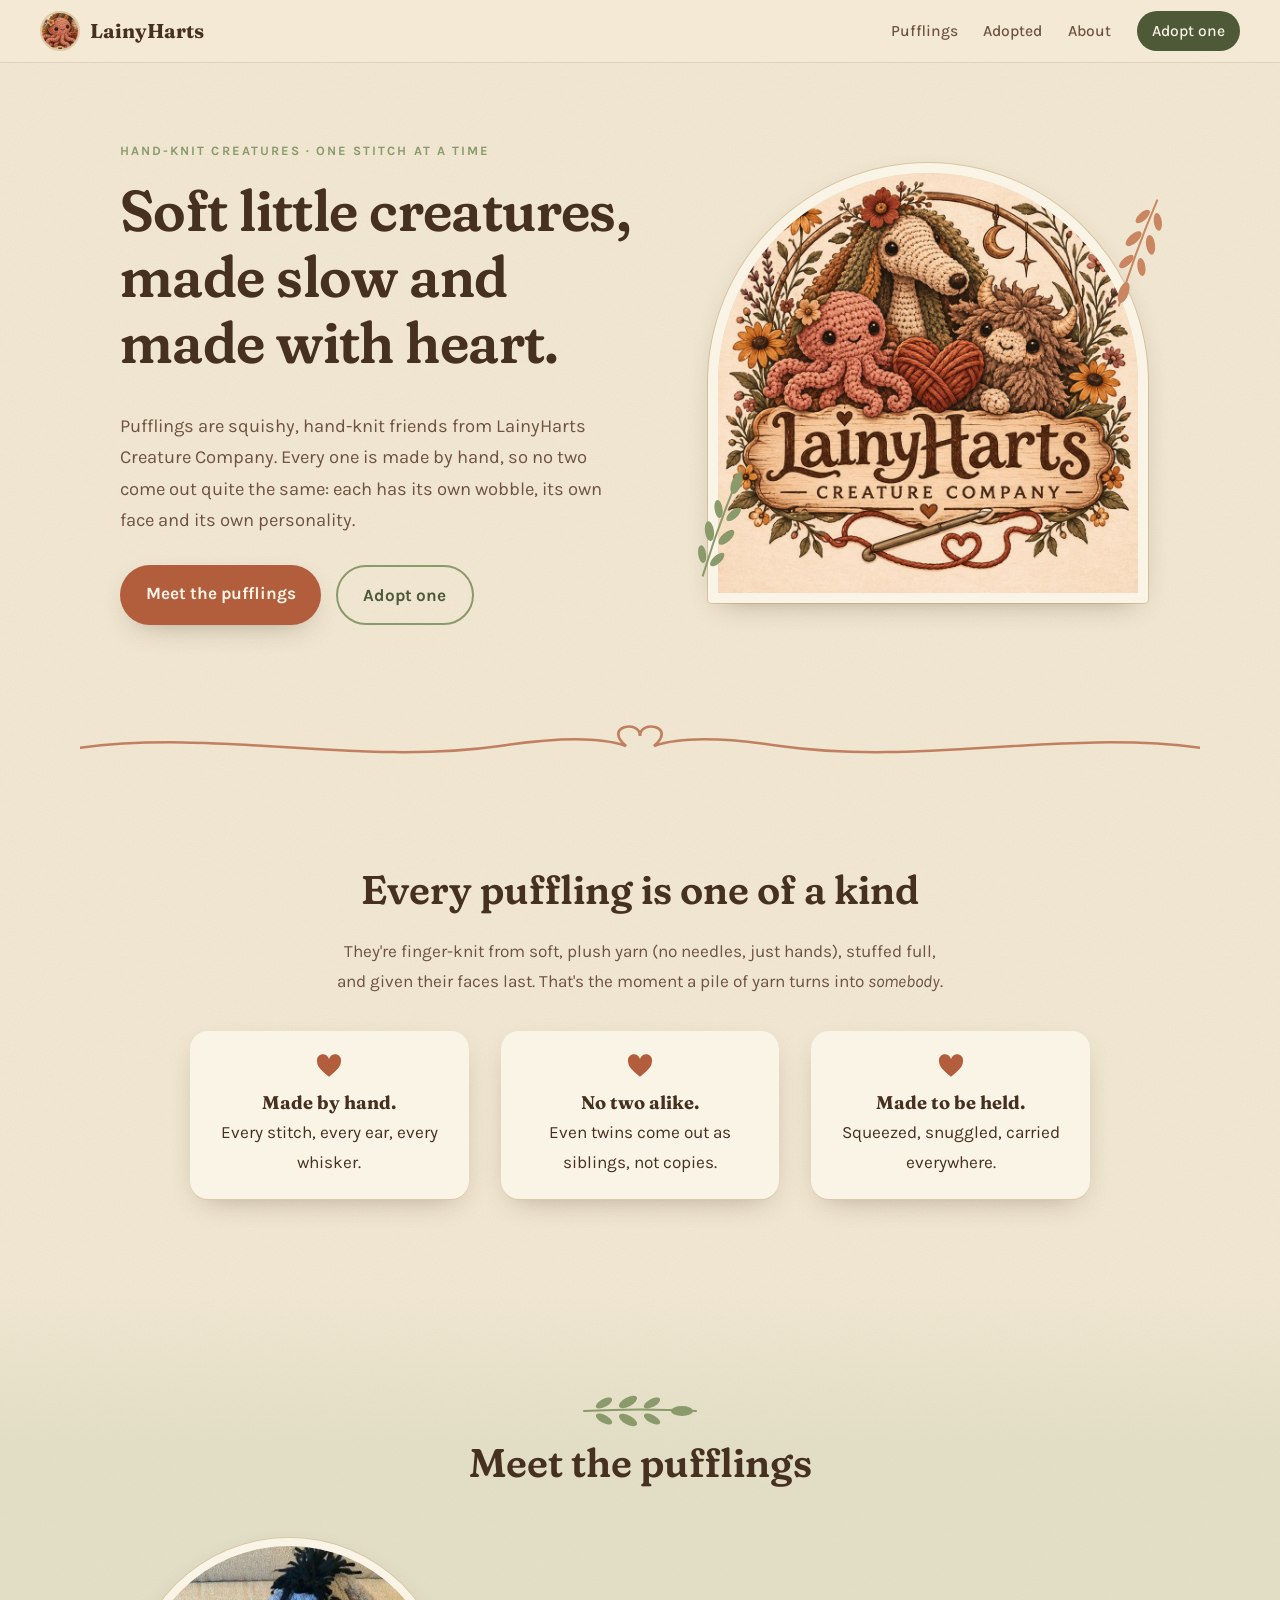
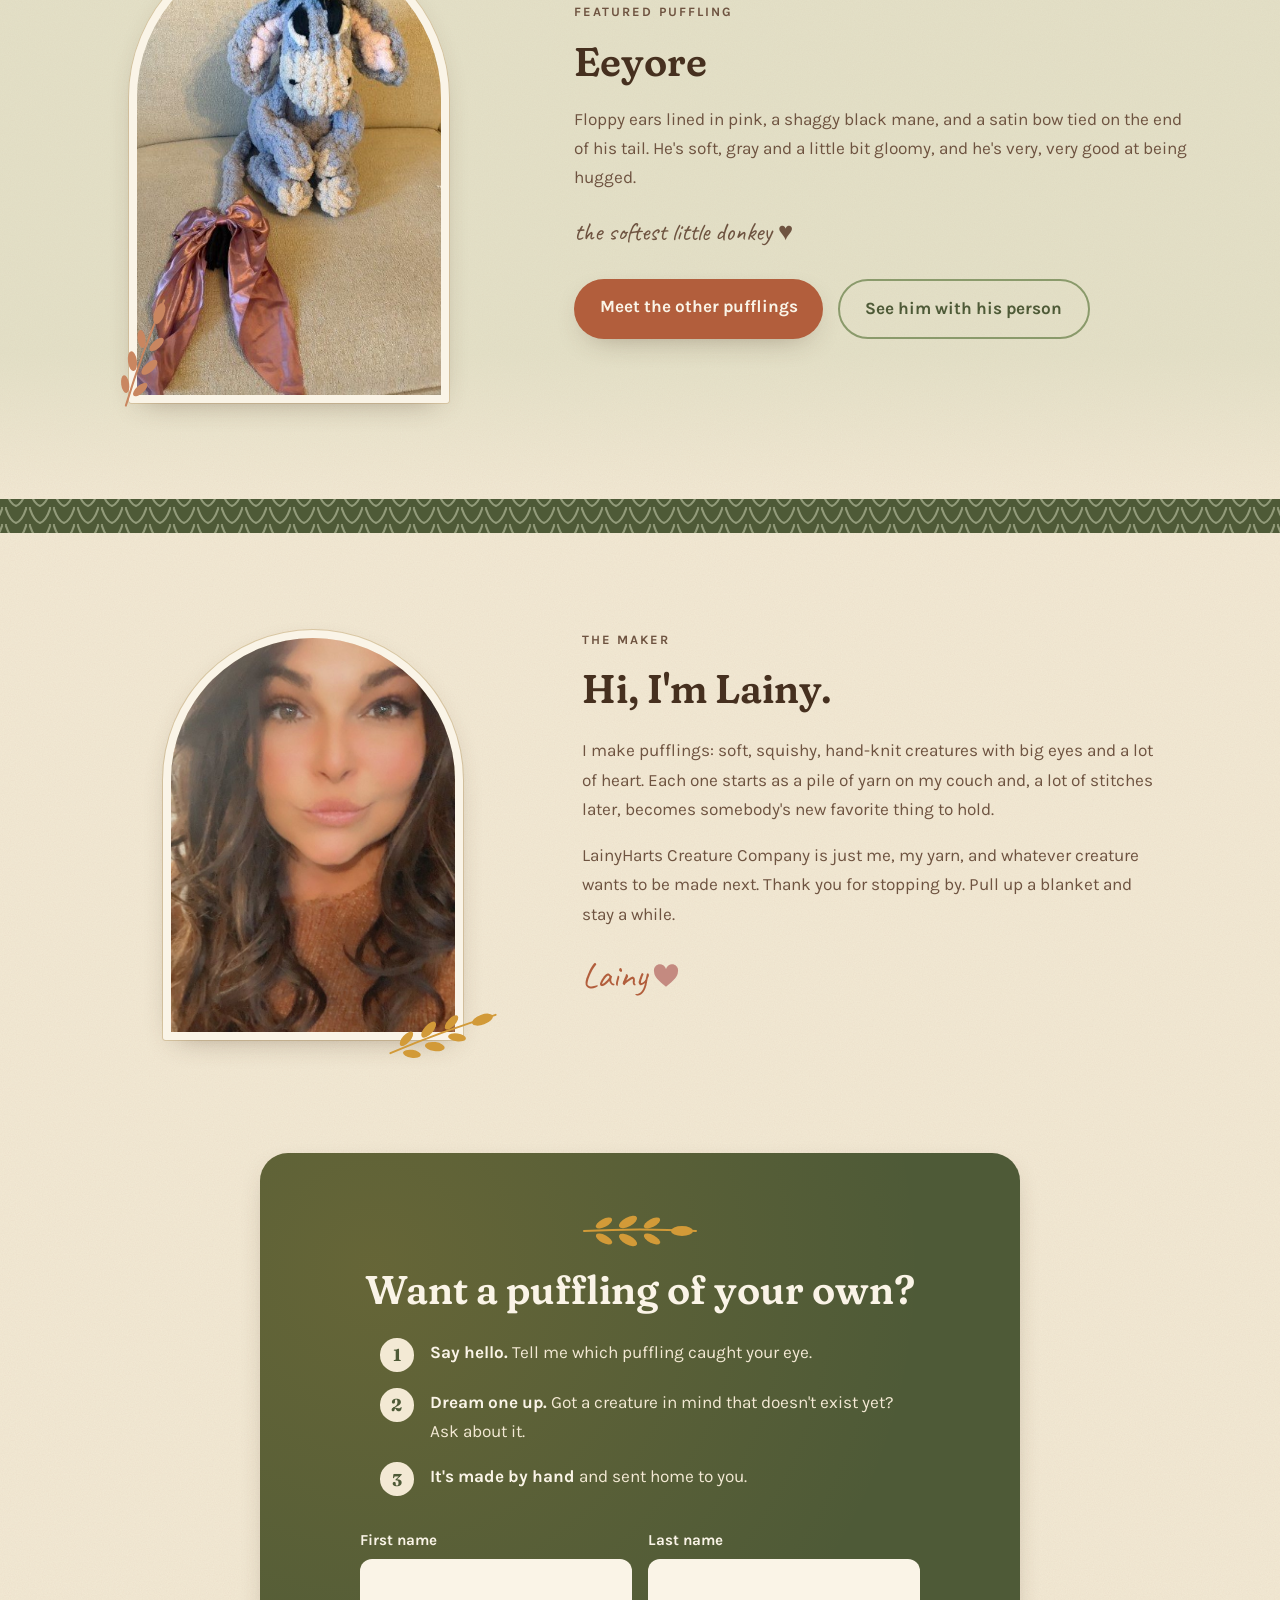
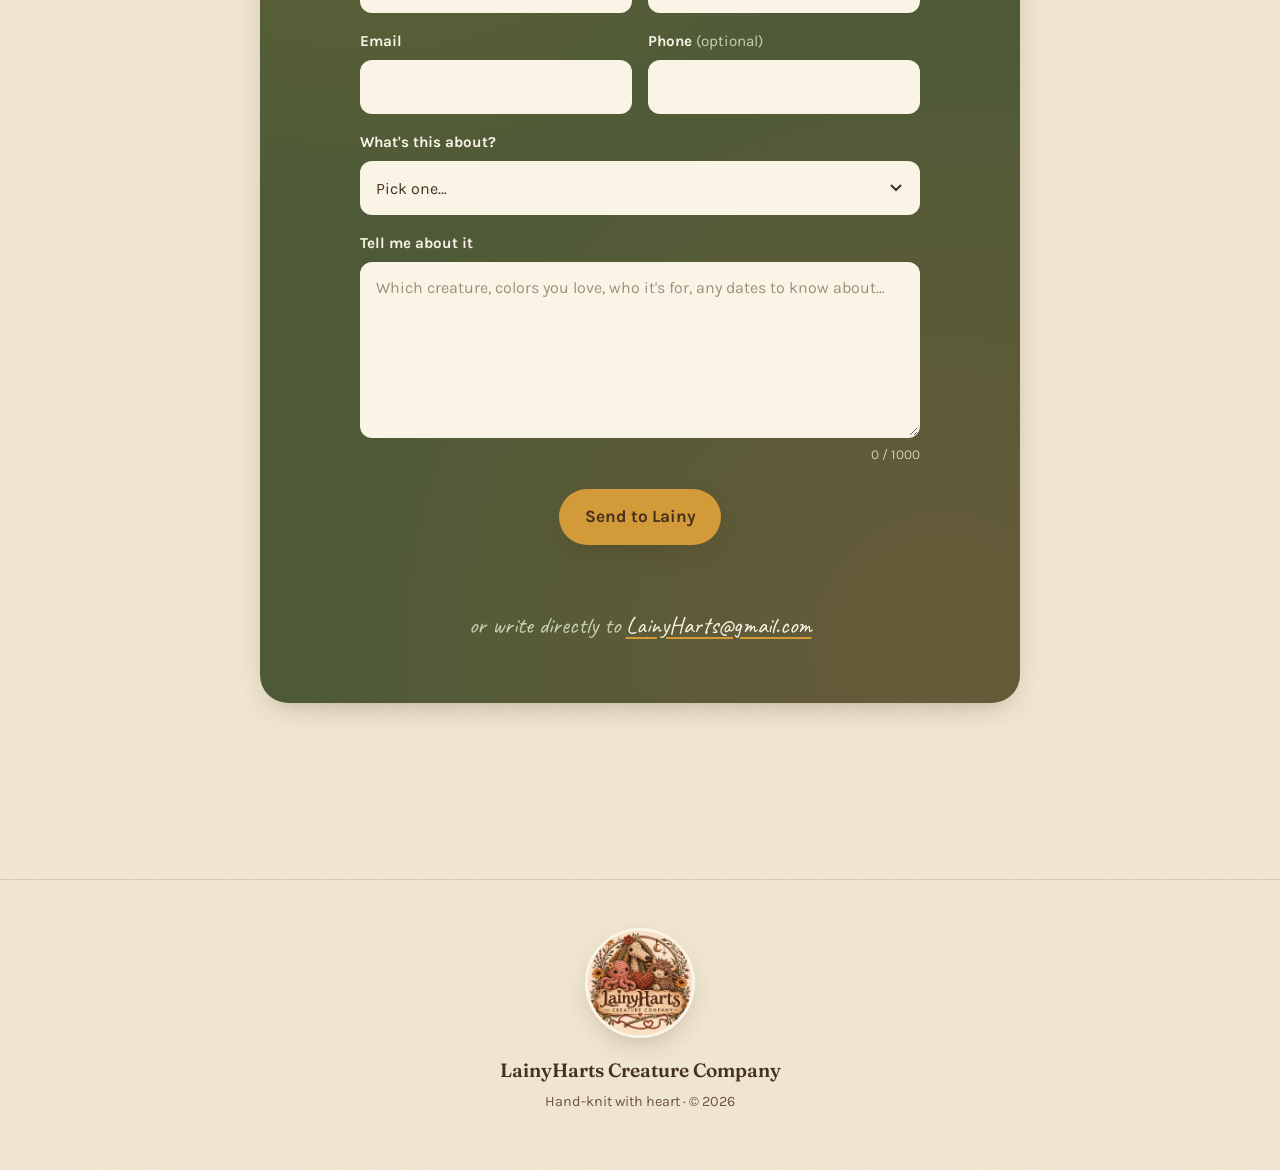
==== commit 00448535: "feat: drop the couch crew, Meet the pufflings features Eeyore Couch-crew photo removed; "Every puffl" ====
--- a/index.html
+++ b/index.html
@@ -15,7 +15,7 @@
   <link rel="preconnect" href="https://fonts.googleapis.com">
   <link rel="preconnect" href="https://fonts.gstatic.com" crossorigin>
   <link href="https://fonts.googleapis.com/css2?family=Caveat:wght@500;700&family=Fraunces:ital,opsz,wght@0,9..144,400;0,9..144,600;0,9..144,700;1,9..144,400&family=Karla:wght@400;500;700&display=swap" rel="stylesheet">
-  <link rel="stylesheet" href="style.css?v=10">
+  <link rel="stylesheet" href="style.css?v=11">
 </head>
 <body>
 
@@ -85,37 +85,8 @@
       </svg>
     </div>
 
-    <!-- FEATURED: EEYORE -->
-    <section class="feature" aria-labelledby="feature-title">
-      <div class="feature-photo">
-        <button class="zoom arch arch-feature" data-full="images/donkey.jpg" aria-label="View Eeyore larger">
-          <img src="images/donkey.jpg" alt="Eeyore, a gray hand-knit puffling with floppy pink-lined ears, a shaggy black mane and a satin bow on his tail, sitting on a cream couch" width="413" height="600" loading="lazy">
-        </button>
-        <svg class="sprig sprig-d" aria-hidden="true"><use href="#sprig"/></svg>
-      </div>
-      <div class="feature-text">
-        <p class="eyebrow">Featured puffling</p>
-        <h2 id="feature-title">Meet Eeyore</h2>
-        <p>
-          Floppy ears lined in pink, a shaggy black mane, and a satin bow tied on the end of his tail.
-          He's soft, gray and a little bit gloomy, and he's very, very good at being hugged.
-        </p>
-        <p class="note">the softest little donkey ♥</p>
-        <div class="feature-actions">
-          <a class="btn btn-primary" href="pufflings.html">See all the pufflings</a>
-          <a class="btn btn-ghost" href="adopted.html">See him with his person</a>
-        </div>
-      </div>
-    </section>
-
-    <!-- THE CREW -->
-    <section class="crew">
-      <figure class="crew-photo">
-        <button class="zoom" data-full="images/family.jpg" aria-label="View the whole crew larger">
-          <img src="images/family.jpg" alt="Hand-knit pufflings sitting together on a cream couch, including Eeyore, a duck, a spotted cat, and a rosy octopus" width="600" height="459" loading="lazy">
-        </button>
-        <figcaption class="note">the couch crew, waiting for homes ♥</figcaption>
-      </figure>
+    <!-- ONE OF A KIND -->
+    <section class="crew crew-solo">
       <div class="crew-text">
         <h2>Every puffling is one of a kind</h2>
         <p>
@@ -130,40 +101,34 @@
       </div>
     </section>
 
-    <!-- PUFFLINGS -->
+    <!-- PUFFLINGS: featuring Eeyore -->
     <section id="pufflings" class="pufflings">
       <div class="section-head">
         <svg class="sprig" aria-hidden="true"><use href="#sprig"/></svg>
         <h2>Meet the pufflings</h2>
-        <p>A few of the creatures that have come to life in her hands so far.</p>
-      </div>
-
-      <div class="grid">
-        <article class="card">
-          <button class="zoom arch" data-full="images/octopus.jpg" aria-label="View the fuzzy octopus larger">
-            <img src="images/octopus.jpg" alt="A fuzzy rose-and-white octopus puffling with curly arms" width="450" height="600" loading="lazy">
+      </div>
+
+      <div class="feature">
+        <div class="feature-photo">
+          <button class="zoom arch arch-feature" data-full="images/donkey.jpg" aria-label="View Eeyore larger">
+            <img src="images/donkey.jpg" alt="Eeyore, a gray hand-knit puffling with floppy pink-lined ears, a shaggy black mane and a satin bow on his tail, sitting on a cream couch" width="413" height="600" loading="lazy">
           </button>
-          <h3>The Fuzzy Octopus</h3>
-          <p>Eight curly arms of rosy, frosted fluff. Built for squeezing.</p>
-        </article>
-
-        <article class="card">
-          <button class="zoom arch" data-full="images/donkey.jpg" aria-label="View Eeyore larger">
-            <img src="images/donkey.jpg" alt="A gray Eeyore puffling with floppy pink-lined ears, a black mane and a satin bow on his tail" width="413" height="600" loading="lazy">
-          </button>
+          <svg class="sprig sprig-d" aria-hidden="true"><use href="#sprig"/></svg>
+        </div>
+        <div class="feature-text">
+          <p class="eyebrow">Featured puffling</p>
           <h3>Eeyore</h3>
-          <p>Floppy ears, a shaggy mane, and a satin bow tied on his tail.</p>
-        </article>
-
-        <article class="card">
-          <button class="zoom arch" data-full="images/duck.jpg" aria-label="View the little duck larger">
-            <img src="images/duck.jpg" alt="A snow-white duck puffling with a golden bill and big golden feet, sitting on a plaid quilt" width="600" height="800" loading="lazy">
-          </button>
-          <h3>The Little Duck</h3>
-          <p>Snow-white and squishy, with a golden bill and big floppy feet.</p>
-        </article>
-      </div>
-      <p class="more-link"><a href="pufflings.html">see all the pufflings →</a></p>
+          <p>
+            Floppy ears lined in pink, a shaggy black mane, and a satin bow tied on the end of his tail.
+            He's soft, gray and a little bit gloomy, and he's very, very good at being hugged.
+          </p>
+          <p class="note">the softest little donkey ♥</p>
+          <div class="feature-actions">
+            <a class="btn btn-primary" href="pufflings.html">Meet the other pufflings</a>
+            <a class="btn btn-ghost" href="adopted.html">See him with his person</a>
+          </div>
+        </div>
+      </div>
     </section>
 
     <!-- knit band -->
--- a/style.css
+++ b/style.css
@@ -415,3 +415,19 @@
   .feature-actions { justify-content: center; }
   .sprig-d { display: none; }
 }
+
+/* ---------- one-of-a-kind, text only (couch photo removed) ---------- */
+.crew-solo { display: block; text-align: center; }
+.crew-solo .crew-text { max-width: 900px; margin: 0 auto; }
+.crew-solo .crew-text > p { max-width: 38rem; margin-left: auto; margin-right: auto; }
+.crew-solo .promises { grid-template-columns: repeat(3, 1fr); gap: clamp(1rem, 3vw, 2rem); margin-top: 2.2rem; }
+.crew-solo .promises li {
+  flex-direction: column; align-items: center; text-align: center; gap: .6rem;
+  background: var(--paper); border-radius: var(--radius); padding: 1.4rem 1.2rem;
+  box-shadow: 0 1px 0 var(--sand), var(--shadow);
+}
+.crew-solo .promises strong { display: block; font-family: var(--display); font-size: 1.15rem; color: var(--walnut); }
+.crew-solo .promises svg { margin-top: 0; width: 26px; height: 24px; flex-basis: auto; }
+@media (max-width: 720px) { .crew-solo .promises { grid-template-columns: 1fr; max-width: 420px; margin-left: auto; margin-right: auto; } }
+.pufflings .feature h3 { font-size: clamp(1.7rem, 3.6vw, 2.5rem); margin-bottom: .5em; }
+.pufflings .feature { padding: 0; }
